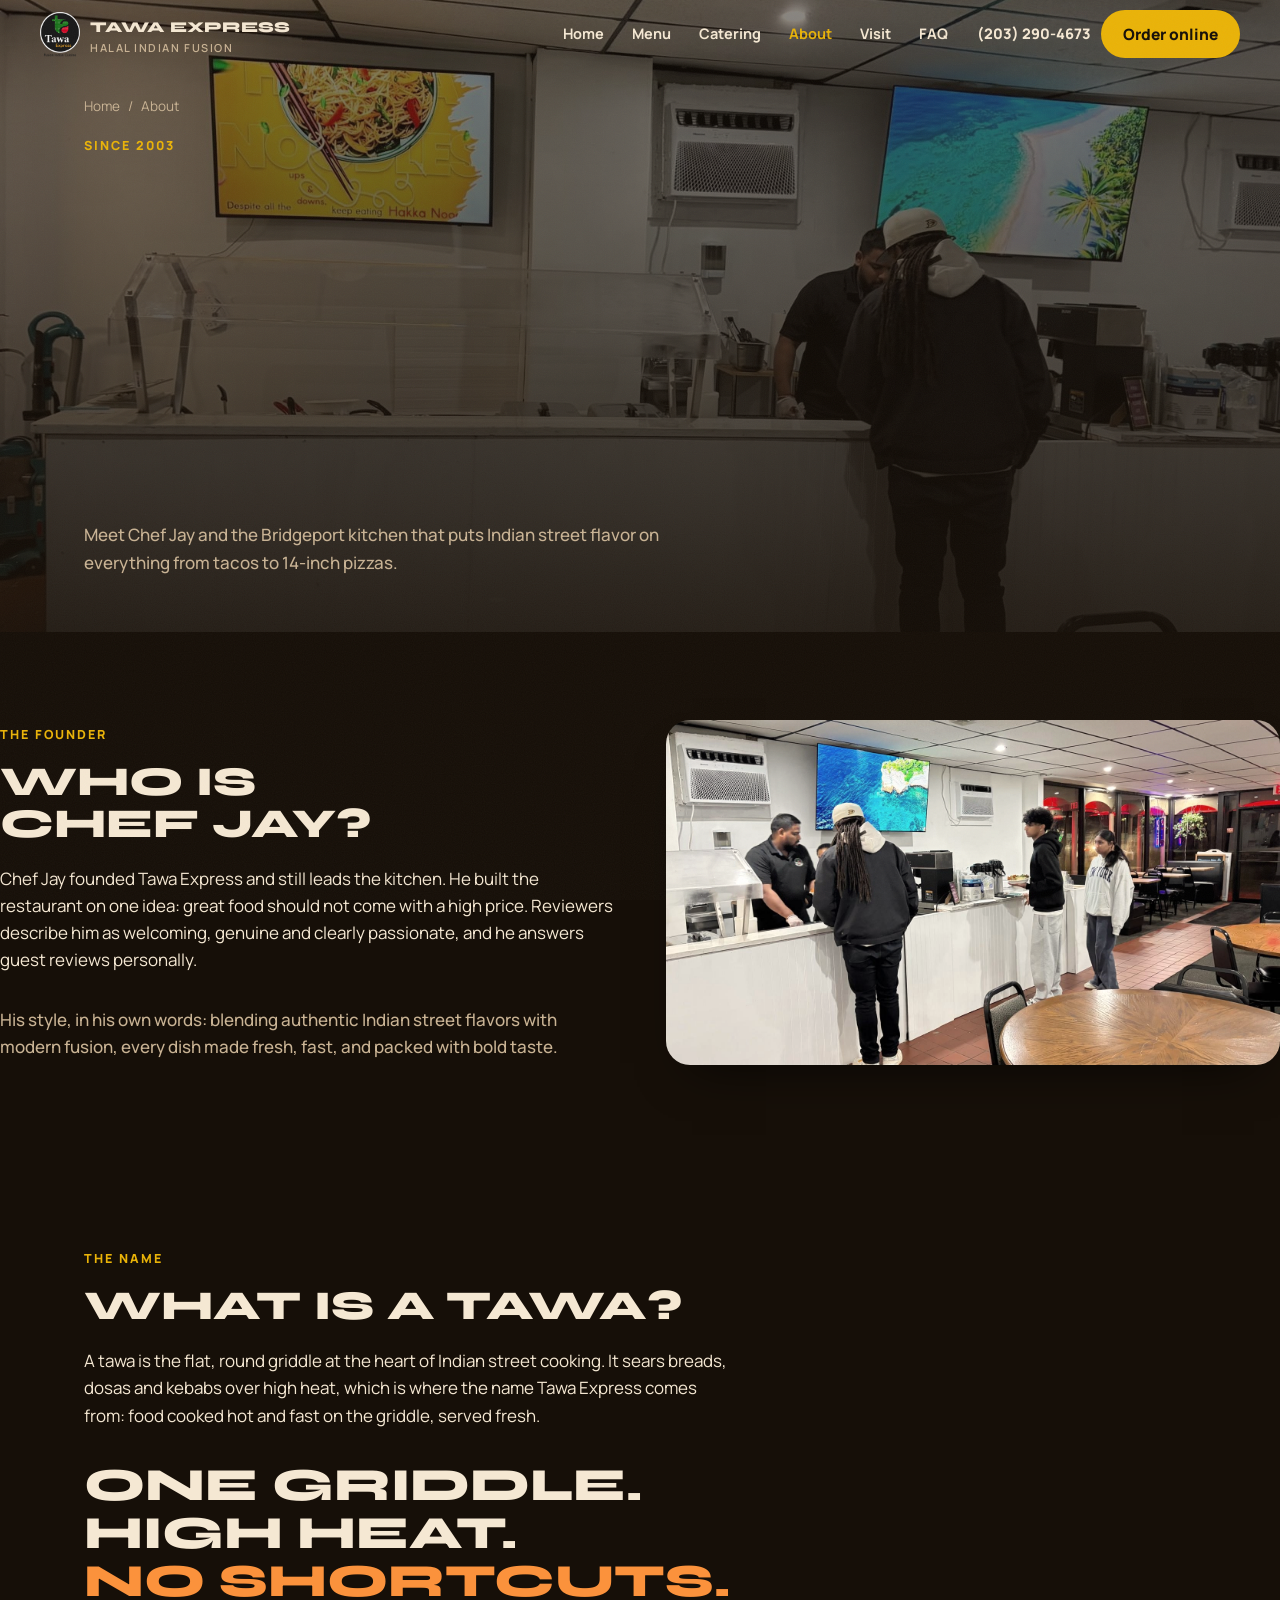
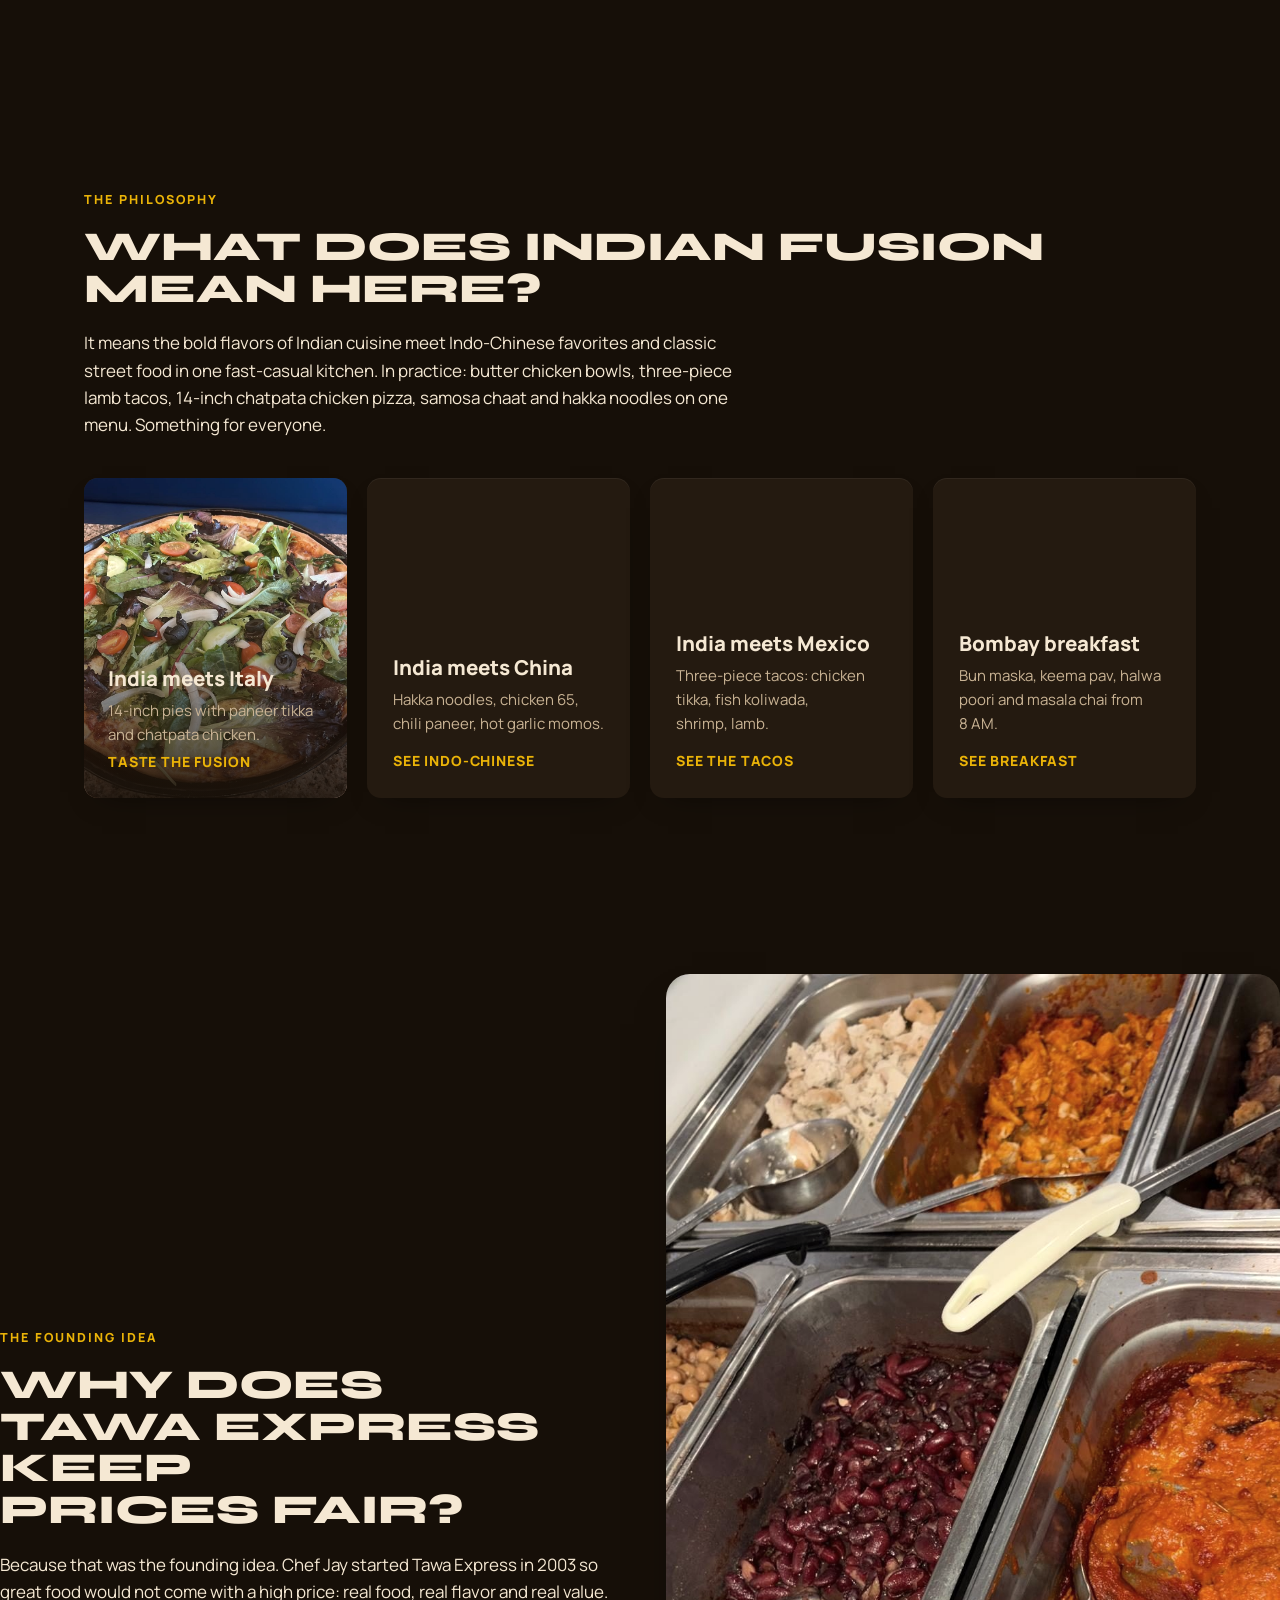
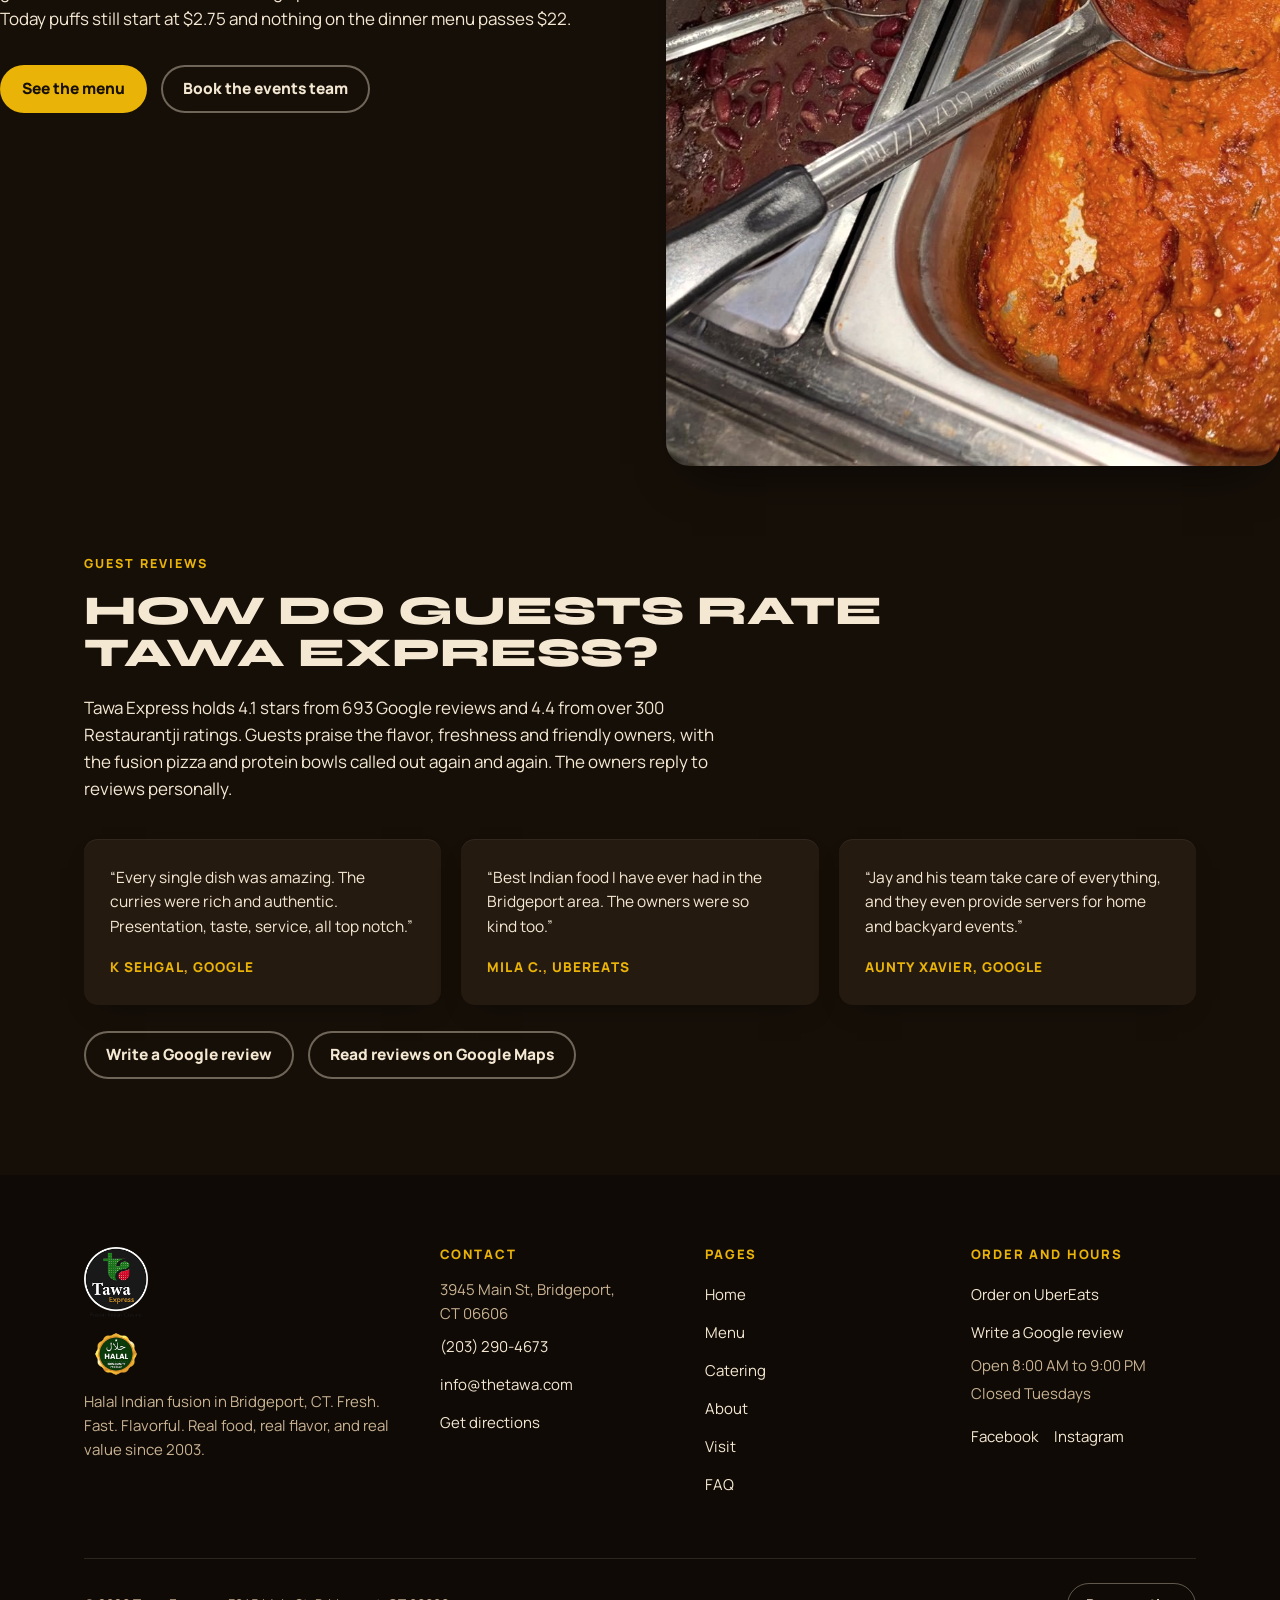
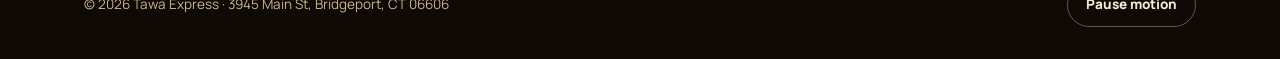
==== about/index.html @ 910cc583 "cinematic site engine v2 build" ====
<!DOCTYPE html>
<html lang="en">
<head>
<meta charset="utf-8">
<meta name="viewport" content="width=device-width, initial-scale=1">
<title>About Our Indian Kitchen in Bridgeport | Tawa Express</title>
<meta name="description" content="Meet Chef Jay and the story behind Tawa Express, Bridgeport's Indian fusion kitchen since 2003: real food, real flavor, real value, made fresh daily.">
<meta name="build-id" content="thetawaexpress-2026-09-23">
<link rel="canonical" href="https://thetawaexpress.com/about/">
<meta property="og:type" content="website">
<meta property="og:site_name" content="Tawa Express">
<meta property="og:title" content="About Our Indian Kitchen in Bridgeport | Tawa Express">
<meta property="og:description" content="Meet Chef Jay and the story behind Tawa Express, Bridgeport's Indian fusion kitchen since 2003: real food, real flavor, real value, made fresh daily.">
<meta property="og:url" content="https://thetawaexpress.com/about/">
<meta property="og:image" content="https://thetawaexpress.com/img/og-image.jpg">
<meta property="og:image:width" content="1200">
<meta property="og:image:height" content="630">
<meta name="twitter:card" content="summary_large_image">
<meta name="twitter:title" content="About Our Indian Kitchen in Bridgeport | Tawa Express">
<meta name="twitter:description" content="Meet Chef Jay and the story behind Tawa Express, Bridgeport's Indian fusion kitchen since 2003: real food, real flavor, real value, made fresh daily.">
<meta name="twitter:image" content="https://thetawaexpress.com/img/og-image.jpg">
<link rel="icon" type="image/png" sizes="48x48" href="../img/favicon-48.png">
<link rel="apple-touch-icon" href="../img/apple-touch-icon.png">
<link rel="preconnect" href="https://fonts.googleapis.com">
<link rel="preconnect" href="https://fonts.gstatic.com" crossorigin>
<link rel="stylesheet" href="https://fonts.googleapis.com/css2?family=Manrope:wght@400;500;600;700;800&amp;family=Syne:wght@700;800&amp;display=swap">
<link rel="stylesheet" href="../css/style.css">
<script async src="https://www.googletagmanager.com/gtag/js?id=G-Y9H7591087"></script>
<script>window.dataLayer=window.dataLayer||[];function gtag(){dataLayer.push(arguments);}gtag("js",new Date());gtag("config","G-Y9H7591087");</script>
<script type="application/ld+json">
{
 "@context": "https://schema.org",
 "@type": [
  "Restaurant",
  "FastFoodRestaurant"
 ],
 "@id": "https://thetawaexpress.com/#restaurant",
 "name": "Tawa Express",
 "description": "Halal Indian fusion restaurant in Bridgeport CT: Indian street food, curries, biryanis, protein bowls, Indian tacos, 14-inch Indian pizzas and Indo-Chinese. Breakfast, lunch, dinner and weekend thalis.",
 "url": "https://thetawaexpress.com/",
 "telephone": "+1-203-290-4673",
 "email": "info@thetawa.com",
 "priceRange": "$",
 "servesCuisine": [
  "Indian",
  "Indo-Chinese",
  "Indian Street Food"
 ],
 "acceptsReservations": "False",
 "address": {
  "@type": "PostalAddress",
  "streetAddress": "3945 Main St",
  "addressLocality": "Bridgeport",
  "addressRegion": "CT",
  "postalCode": "06606",
  "addressCountry": "US"
 },
 "openingHoursSpecification": [
  {
   "@type": "OpeningHoursSpecification",
   "dayOfWeek": [
    "Monday",
    "Wednesday",
    "Thursday",
    "Friday",
    "Saturday",
    "Sunday"
   ],
   "opens": "08:00",
   "closes": "21:00"
  }
 ],
 "hasMenu": "https://thetawaexpress.com/menu/",
 "sameAs": [
  "https://www.facebook.com/thetawaexpress",
  "https://www.instagram.com/thetawaexpress",
  "https://www.ubereats.com/store/tawa-express-main-street/8p1ShG-WWyWYDWEBurXoWQ"
 ],
 "image": "https://thetawaexpress.com/img/og-image.jpg",
 "aggregateRating": {
  "@type": "AggregateRating",
  "ratingValue": "4.1",
  "reviewCount": "693",
  "bestRating": "5"
 }
}
</script>
<script type="application/ld+json">
{
 "@context": "https://schema.org",
 "@type": "BreadcrumbList",
 "itemListElement": [
  {
   "@type": "ListItem",
   "position": 1,
   "name": "Home",
   "item": "https://thetawaexpress.com/"
  },
  {
   "@type": "ListItem",
   "position": 2,
   "name": "About",
   "item": "https://thetawaexpress.com/about/"
  }
 ]
}
</script>
</head>
<body>
<a class="skip" href="#main">Skip to content</a>
<div class="progress" aria-hidden="true"><i></i></div>
<header class="site">
  <div class="bar">
    <a class="brand" href="../" aria-label="Tawa Express home">
      <img src="../img/logo.png" alt="Tawa Express logo" width="40" height="45">
      <span><b>Tawa Express</b><small>Halal Indian Fusion</small></span>
    </a>
    <nav class="main" aria-label="Main"><ul><li><a href="../">Home</a></li><li><a href="../menu/">Menu</a></li><li><a href="../catering/">Catering</a></li><li><a href="../about/" aria-current="page">About</a></li><li><a href="../visit/">Visit</a></li><li><a href="../faq/">FAQ</a></li></ul></nav>
    <div class="head-cta">
      <a class="tel-top" href="tel:+12032904673">(203)&nbsp;290&#8209;4673</a>
      <a class="btn btn-gold" href="https://www.ubereats.com/store/tawa-express-main-street/8p1ShG-WWyWYDWEBurXoWQ" target="_blank" rel="noopener">Order online</a>
    </div>
  </div>
</header>
<main id="main">
<section class="page-hero has-media">
  <img class="bg graded" src="../img/counter-line.jpg" alt="Guests at the Tawa Express counter in Bridgeport" width="1600" height="900"><div class="shade"></div>
  <div class="hero-inner wrap"><nav class="crumbs" aria-label="Breadcrumb"><ol>
<li><a href="../">Home</a></li><li aria-current="page">About</li>
</ol></nav>
    <p class="label">Since 2003</p>
    <h1><span class="mk"><span class="mk-in hot">Real food, real flavor,</span></span><span class="mk"><span class="mk-in dl-80">real value: the</span></span><span class="mk"><span class="mk-in dl-160">Tawa Express story.</span></span></h1>
    <p class="lede lede-hero">Meet Chef Jay and the Bridgeport kitchen that puts Indian street flavor on everything from tacos to 14-inch pizzas.</p>
  </div>
</section><section class="split sec" id="chef">
  <div class="wrap wrap-contents">
    <div>
      <p class="label">The founder</p>
      <h2><span class="mk"><span class="mk-in">Who is Chef Jay?</span></span></h2>
      <p class="answer">Chef Jay founded Tawa Express and still leads the kitchen. He built the restaurant on one idea: great food should not come with a high price. Reviewers describe him as welcoming, genuine and clearly passionate, and he answers guest reviews personally.</p>
      <p class="lede">His style, in his own words: blending authentic Indian street flavors with modern fusion, every dish made fresh, fast, and packed with bold taste.</p>
    </div>
    <div class="s-media">
      <img class="graded" src="../img/counter-service.jpg" alt="The Tawa Express team serving guests at the counter" width="1600" height="900" loading="lazy" decoding="async">
    </div>
  </div>
</section><section class="quoteband sec" id="tawa">
  <div class="wrap">
    <p class="label">The name</p>
    <h2><span class="mk"><span class="mk-in">What is a tawa?</span></span></h2>
    <p class="answer">A tawa is the flat, round griddle at the heart of Indian street cooking. It sears breads, dosas and kebabs over high heat, which is where the name Tawa Express comes from: food cooked hot and fast on the griddle, served fresh.</p>
    <blockquote><span class="mk"><span class="mk-in">One griddle.</span></span><span class="mk"><span class="mk-in dl-80">High heat.</span></span><span class="mk"><span class="mk-in dl-160"><em>No shortcuts.</em></span></span></blockquote>
  </div>
</section><section class="pillars sec" id="fusion">
  <div class="wrap">
    <p class="label">The philosophy</p>
    <h2><span class="mk"><span class="mk-in">What does Indian fusion</span></span><span class="mk"><span class="mk-in dl-80">mean here?</span></span></h2>
    <p class="answer">It means the bold flavors of Indian cuisine meet Indo-Chinese favorites and classic street food in one fast-casual kitchen. In practice: butter chicken bowls, three-piece lamb tacos, 14-inch chatpata chicken pizza, samosa chaat and hakka noodles on one menu. Something for everyone.</p>
    <div class="pillar-grid">
      <a class="pillar photo rise" href="../menu/#pizza">
        <img class="graded" src="../img/pizza-salad.jpg" alt="A 14-inch Tawa Express pizza topped with fresh salad" width="900" height="1600" loading="lazy" decoding="async">
        <span class="veil"></span>
        <div class="p-body"><h3>India meets Italy</h3><p>14-inch pies with paneer tikka and chatpata chicken.</p><span class="go">Taste the fusion</span></div>
      </a>
      <a class="pillar rise dl-100" href="../menu/#dinner">
        <h3>India meets China</h3><p>Hakka noodles, chicken 65, chili paneer, hot garlic momos.</p><span class="go">See Indo-Chinese</span>
      </a>
      <a class="pillar rise dl-200" href="../menu/#street">
        <h3>India meets Mexico</h3><p>Three-piece tacos: chicken tikka, fish koliwada, shrimp, lamb.</p><span class="go">See the tacos</span>
      </a>
      <a class="pillar rise dl-300" href="../menu/#breakfast">
        <h3>Bombay breakfast</h3><p>Bun maska, keema pav, halwa poori and masala chai from 8 AM.</p><span class="go">See breakfast</span>
      </a>
    </div>
  </div>
</section><section class="split flip sec" id="value">
  <div class="wrap wrap-contents">
    <div>
      <p class="label">The founding idea</p>
      <h2><span class="mk"><span class="mk-in">Why does Tawa Express</span></span><span class="mk"><span class="mk-in dl-80">keep prices fair?</span></span></h2>
      <p class="answer">Because that was the founding idea. Chef Jay started Tawa Express in 2003 so great food would not come with a high price: real food, real flavor and real value. Today puffs still start at $2.75 and nothing on the dinner menu passes $22.</p>
      <p class="btn-row">
        <a class="btn btn-gold" href="../menu/">See the menu</a>
        <a class="btn btn-ghost" href="../catering/">Book the events team</a>
      </p>
    </div>
    <div class="s-media">
      <img class="graded" src="../img/curry-trays.jpg" alt="Fresh curries ready to serve at Tawa Express" width="900" height="1600" loading="lazy" decoding="async">
    </div>
  </div>
</section><section class="sec pad-b-lg" id="reviews">
  <div class="wrap">
    <p class="label">Guest reviews</p>
    <h2><span class="mk"><span class="mk-in">How do guests rate</span></span><span class="mk"><span class="mk-in dl-80">Tawa Express?</span></span></h2>
    <p class="answer">Tawa Express holds 4.1 stars from 693 Google reviews and 4.4 from over 300 Restaurantji ratings. Guests praise the flavor, freshness and friendly owners, with the fusion pizza and protein bowls called out again and again. The owners reply to reviews personally.</p>
    <div class="quotes">
      <article class="quote rise"><p>&ldquo;Every single dish was amazing. The curries were rich and authentic. Presentation, taste, service, all top notch.&rdquo;</p><footer>K Sehgal, Google</footer></article>
      <article class="quote rise dl-100"><p>&ldquo;Best Indian food I have ever had in the Bridgeport area. The owners were so kind too.&rdquo;</p><footer>Mila C., UberEats</footer></article>
      <article class="quote rise dl-200"><p>&ldquo;Jay and his team take care of everything, and they even provide servers for home and backyard events.&rdquo;</p><footer>Aunty Xavier, Google</footer></article>
    </div>
    <p class="btn-row">
      <a class="btn btn-ghost" href="https://admin.trustindex.io/api/googleWriteReview?place-id=ChIJ93iTp7GhwokRJo3-cNDrXSc" target="_blank" rel="noopener">Write a Google review</a>
      <a class="btn btn-ghost" href="https://maps.app.goo.gl/xqfaUFewJggyaFvH7" target="_blank" rel="noopener">Read reviews on Google Maps</a>
    </p>
  </div>
</section>
</main>
<footer class="site">
  <div class="wrap">
    <div class="footgrid">
      <div class="footbrand">
        <img src="../img/logo.png" alt="Tawa Express logo" width="64" height="72"><img class="halal" src="../img/halal-icon.png" alt="Halal options badge" width="44" height="44">
        <p>Halal Indian fusion in Bridgeport, CT. Fresh. Fast. Flavorful. Real food, real flavor, and real value since 2003.</p>
      </div>
      <div>
        <h3>Contact</h3>
        <ul>
          <li>3945 Main St, Bridgeport, CT 06606</li>
          <li><a href="tel:+12032904673">(203)&nbsp;290&#8209;4673</a></li>
          <li><a href="mailto:info@thetawa.com">info@thetawa.com</a></li>
          <li><a href="https://maps.app.goo.gl/xqfaUFewJggyaFvH7" target="_blank" rel="noopener">Get directions</a></li>
        </ul>
      </div>
      <div>
        <h3>Pages</h3>
        <ul>
          <li><a href="../">Home</a></li>
          <li><a href="../menu/">Menu</a></li>
          <li><a href="../catering/">Catering</a></li>
          <li><a href="../about/">About</a></li>
          <li><a href="../visit/">Visit</a></li>
          <li><a href="../faq/">FAQ</a></li>
        </ul>
      </div>
      <div>
        <h3>Order and hours</h3>
        <ul>
          <li><a href="https://www.ubereats.com/store/tawa-express-main-street/8p1ShG-WWyWYDWEBurXoWQ" target="_blank" rel="noopener">Order on UberEats</a></li>
          <li><a href="https://admin.trustindex.io/api/googleWriteReview?place-id=ChIJ93iTp7GhwokRJo3-cNDrXSc" target="_blank" rel="noopener">Write a Google review</a></li>
          <li>Open 8:00 AM to 9:00 PM</li>
          <li>Closed Tuesdays</li>
        </ul>
        <p class="soc-row">
          <a class="soc" href="https://www.facebook.com/thetawaexpress" target="_blank" rel="noopener">Facebook</a>
          <a class="soc" href="https://www.instagram.com/thetawaexpress" target="_blank" rel="noopener">Instagram</a>
        </p>
      </div>
    </div>
    <div class="footbottom">
      <span>&copy; 2026 Tawa Express &middot; 3945 Main St, Bridgeport, CT 06606</span>
      <button class="motionbtn" id="motionToggle" type="button" aria-pressed="false">Pause motion</button>
    </div>
  </div>
</footer>
<div class="actionbar">
  <a class="ab-call" href="tel:+12032904673">Call&nbsp;(203)&nbsp;290&#8209;4673</a>
  <a class="ab-order" href="https://www.ubereats.com/store/tawa-express-main-street/8p1ShG-WWyWYDWEBurXoWQ" target="_blank" rel="noopener">Order online</a>
</div>
<script src="../js/main.js" defer></script>
</body>
</html>
---- css/style.css ----
/* Tawa Express - "Tawa After Dark" design system. Tokens locked 2026-09-23. */
:root{
  --ink:#160f08; --surface:#241a10; --cream:#f5e8d3; --text:#f5e8d3;
  --muted:#c9b394; --accent:#fb923c; --deep:#ea580c; --gold:#eab308;
  --spice:#9a3412; --cream-muted:#7a6248;
  --ease-out:cubic-bezier(0.16,1,0.3,1); --ease-std:cubic-bezier(0.22,1,0.36,1); --ease-inout:cubic-bezier(0.65,0,0.35,1);
  --font-display:"Syne",sans-serif; --font-text:"Manrope",sans-serif;
  --wrap:1160px;
  --e1:0 12px 28px -18px rgba(0,0,0,.6), inset 0 1px 0 rgba(255,255,255,.06);
  --e2:0 24px 48px -26px rgba(0,0,0,.75), inset 0 1px 0 rgba(255,255,255,.08);
  --e-cream:0 20px 40px -24px rgba(22,15,8,.35);
}
*,*::before,*::after{box-sizing:border-box;margin:0;padding:0}
html{scroll-behavior:smooth}
html.motion-off{scroll-behavior:auto}
body{
  background:var(--ink); color:var(--text);
  font-family:var(--font-text); font-size:17px; line-height:1.6; text-wrap:pretty;
  -webkit-font-smoothing:antialiased;
}
/* grain: feTurbulence fixed overlay, ~4% (C5) */
body::after{
  content:""; position:fixed; inset:0; z-index:2000; pointer-events:none; opacity:.04;
  background-image:url("data:image/svg+xml,%3Csvg xmlns='http://www.w3.org/2000/svg' width='240' height='240'%3E%3Cfilter id='g'%3E%3CfeTurbulence type='fractalNoise' baseFrequency='0.9' numOctaves='2' stitchTiles='stitch'/%3E%3C/filter%3E%3Crect width='240' height='240' filter='url(%23g)'/%3E%3C/svg%3E");
}
img{max-width:100%;height:auto;display:block}
a{color:var(--accent);text-decoration:none}
a:hover{text-decoration:underline;text-underline-offset:3px}
:focus-visible{outline:2px solid var(--gold);outline-offset:3px;border-radius:2px}
.num,.price,time{font-variant-numeric:tabular-nums}
.graded{filter:saturate(.88) sepia(.10)}

/* skip link */
.skip{position:absolute;left:16px;top:-60px;z-index:3000;background:var(--gold);color:var(--ink);
  padding:12px 20px;border-radius:8px;font-weight:800;transition:top .2s}
.skip:focus{top:12px}

/* scroll progress hairline */
.progress{position:fixed;top:0;left:0;right:0;height:2px;z-index:1500;background:transparent;pointer-events:none}
.progress i{display:block;height:100%;background:var(--accent);transform:scaleX(0);transform-origin:0 50%}

/* header */
header.site{position:fixed;top:0;left:0;right:0;z-index:1000;transition:background-color .25s var(--ease-std),box-shadow .25s}
header.site .bar{display:flex;align-items:center;gap:16px;max-width:1240px;margin:0 auto;padding:10px 20px}
header.site.scrolled{background:rgba(22,15,8,.92);box-shadow:0 8px 24px -16px rgba(0,0,0,.8)}
.brand{display:flex;align-items:center;gap:10px;min-height:44px;color:var(--text)}
.brand img{width:40px;height:45px}
.brand b{font-family:var(--font-display);font-weight:800;font-size:15px;letter-spacing:.02em;text-transform:uppercase;white-space:nowrap}
.brand small{display:block;font-family:var(--font-text);font-size:11px;font-weight:600;letter-spacing:.14em;text-transform:uppercase;color:var(--muted)}
nav.main{margin-left:auto}
nav.main ul{display:flex;gap:2px;list-style:none}
nav.main a{display:flex;align-items:center;min-height:44px;padding:8px 13px;font-size:14.5px;font-weight:700;color:var(--text);border-radius:8px}
nav.main a:hover{color:var(--accent);text-decoration:none}
nav.main a[aria-current="page"]{color:var(--gold)}
.head-cta{display:flex;align-items:center;gap:10px}
.tel-top{display:flex;align-items:center;min-height:44px;font-weight:800;font-size:14.5px;color:var(--text);white-space:nowrap}
.tel-top:hover{color:var(--accent);text-decoration:none}

/* buttons */
.btn{display:inline-flex;align-items:center;justify-content:center;gap:8px;min-height:48px;padding:12px 22px;
  border-radius:999px;font-weight:800;font-size:15.5px;line-height:1.2;border:0;cursor:pointer;
  position:relative;overflow:hidden;isolation:isolate;transition:transform .15s var(--ease-out)}
.btn::before{content:"";position:absolute;inset:0;z-index:-1;transform:translateX(-101%);transition:transform .25s var(--ease-out)}
.btn:hover::before{transform:translateX(0)}
.btn:active{transform:scale(.98)}
.btn-gold{background:var(--gold);color:var(--ink)}
.btn-gold::before{background:var(--accent)}
.btn-gold:hover{color:var(--ink);text-decoration:none}
.btn-ghost{background:transparent;color:var(--text);box-shadow:inset 0 0 0 2px rgba(245,232,211,.4)}
.btn-ghost::before{background:var(--text)}
.btn-ghost:hover{color:var(--ink);text-decoration:none}
.btn-spice{background:var(--spice);color:var(--cream)}
.btn-spice::before{background:var(--ink)}
.btn-spice:hover{color:var(--cream);text-decoration:none}

main{display:block}
section{position:relative}
.wrap{max-width:var(--wrap);margin:0 auto;padding:0 24px}
.label{font-family:var(--font-text);font-weight:800;font-size:12.5px;letter-spacing:.16em;text-transform:uppercase;color:var(--gold);margin-bottom:16px}
.on-cream .label{color:var(--spice)}
h1,h2,h3{font-family:var(--font-display);font-weight:800;text-transform:uppercase;text-wrap:balance;color:var(--text)}
h1{font-size:clamp(54px,5.4vw,86px);line-height:.96;letter-spacing:.005em}
h2{font-size:clamp(30px,3.2vw,44px);line-height:1.02;margin-bottom:20px}
h3{font-family:var(--font-text);font-size:clamp(18px,1.6vw,21px);line-height:1.2;font-weight:800;text-transform:none}
.lede{font-weight:500;font-size:clamp(17px,1.3vw,18px);line-height:1.6;max-width:56ch;color:var(--muted)}
.on-cream{color:var(--ink)}
.on-cream h2,.on-cream h3{color:var(--ink)}
.on-cream .lede{color:#4a3a28}
.on-cream a{color:var(--spice)}
.answer{max-width:65ch;font-size:17px;margin-bottom:32px}

/* masked headline lines */
.mk{display:block;overflow:hidden}
.mk-in{display:block;transform:translateY(110%);transition:transform 900ms var(--ease-out);transition-delay:var(--d,0ms)}
.is-in .mk-in{transform:translateY(0)}
/* section + card reveals (sections observed, never the masked child) */
.sec{opacity:0;transition:opacity 400ms var(--ease-std)}
.sec.is-in{opacity:1}
.rise{opacity:0;transform:translateY(24px);transition:opacity 700ms var(--ease-std),transform 700ms var(--ease-std);transition-delay:var(--d,0ms)}
.rise.is-in{opacity:1;transform:translateY(0)}

/* motion states */
@media (prefers-reduced-motion:reduce){
  .mk-in{transform:none;opacity:0;transition:opacity 200ms linear;transition-delay:0ms}
  .is-in .mk-in{opacity:1}
  .rise{transform:none;opacity:0;transition:opacity 200ms linear;transition-delay:0ms}
  .rise.is-in{opacity:1}
  .sec{transition:opacity 200ms linear}
  .ticker-track{animation-duration:80s}
}
html.motion-off .mk-in,html.motion-off .rise,html.motion-off .sec{transition:none;opacity:1;transform:none}
html.motion-off .ticker-track{animation:none}

/* HERO */
.hero{min-height:100svh;display:flex;align-items:flex-end;overflow:hidden}
.hero video{position:absolute;inset:0;width:100%;height:100%;object-fit:cover}
.hero .shade{position:absolute;inset:0;background:
  linear-gradient(180deg,rgba(22,15,8,.55) 0%,rgba(22,15,8,.25) 40%,rgba(22,15,8,.88) 100%)}
.hero .hero-inner{position:relative;z-index:2;width:100%;padding-bottom:72px;padding-top:140px}
.hero h1{color:var(--text)}
.mk-in.hot,.accent-word{color:var(--accent)}
.hero .lede{margin:22px 0 30px;color:var(--text)}
.hero .cta-row{display:flex;gap:14px;flex-wrap:wrap}
.hero .since{margin-top:26px;font-weight:800;font-size:13px;letter-spacing:.14em;text-transform:uppercase;color:var(--gold)}
.page-hero{min-height:52vh;display:flex;align-items:flex-end;overflow:hidden;padding-top:96px}
.page-hero.has-media{min-height:62vh}
.page-hero img.bg{position:absolute;inset:0;width:100%;height:100%;object-fit:cover}
.page-hero .shade{position:absolute;inset:0;background:linear-gradient(180deg,rgba(22,15,8,.5),rgba(22,15,8,.9))}
.page-hero .hero-inner{position:relative;z-index:2;width:100%;padding-bottom:56px}
.crumbs{font-size:13.5px;color:var(--muted);margin-bottom:18px}
.crumbs ol{list-style:none;display:flex;gap:8px;flex-wrap:wrap}
.crumbs li+li::before{content:"/";margin-right:8px;color:var(--muted)}
.crumbs a{color:var(--muted)}

/* quote band (manifesto) */
.quoteband{padding:96px 0;text-align:left}
.quoteband blockquote{font-family:var(--font-display);font-weight:800;text-transform:uppercase;
  font-size:clamp(28px,3.6vw,52px);line-height:1.05;max-width:22ch;text-wrap:balance}
.quoteband blockquote em{font-style:normal;color:var(--accent)}
.quoteband cite{display:block;margin-top:24px;font-style:normal;font-weight:700;color:var(--gold);font-size:15px;letter-spacing:.1em;text-transform:uppercase}

/* pillars bento */
.pillars{padding:88px 0}
.pillar-grid{display:grid;grid-template-columns:repeat(4,1fr);gap:20px;margin-top:40px}
.pillar{background:var(--surface);border-radius:14px;box-shadow:var(--e1);padding:26px;min-height:230px;
  display:flex;flex-direction:column;justify-content:flex-end;position:relative;overflow:hidden}
.pillar.wide{grid-column:span 2}
.pillar.photo{padding:0;min-height:320px}
.pillar.photo img{position:absolute;inset:0;width:100%;height:100%;object-fit:cover;transition:transform .6s var(--ease-std)}
.pillar.photo:hover img{transform:scale(1.04)}
.pillar.photo .veil{position:absolute;inset:0;background:linear-gradient(180deg,rgba(22,15,8,0) 30%,rgba(22,15,8,.9))}
.pillar .p-body{position:relative;z-index:2;padding:24px}
.pillar h3{margin-bottom:8px}
.pillar.photo h3{color:var(--text)}
.pillar p{font-size:15px;color:var(--muted)}
.pillar .go{margin-top:14px;font-weight:800;font-size:14px;color:var(--gold);letter-spacing:.06em;text-transform:uppercase}

/* ticker (decorative dish names, ambient) */
.ticker{overflow:hidden;border-top:1px solid rgba(234,179,8,.35);border-bottom:1px solid rgba(234,179,8,.35);padding:14px 0;background:var(--ink)}
.ticker-track{display:flex;gap:44px;white-space:nowrap;width:max-content;animation:tick 40s linear infinite}
.ticker-track span{font-family:var(--font-display);font-weight:700;font-size:15px;letter-spacing:.14em;text-transform:uppercase;color:var(--gold)}
.ticker-track span i{font-style:normal;color:var(--accent);margin-right:44px}
@keyframes tick{from{transform:translateX(0)}to{transform:translateX(-50%)}}

/* cream menu section */
.menuboard{background:var(--cream);color:var(--ink);padding:88px 0}
.menulist{margin-top:36px}
.menulist .row{display:flex;align-items:baseline;gap:14px;padding:13px 0;border-bottom:1px solid rgba(22,15,8,.14)}
.menulist .row h3{font-size:17.5px}
.menulist .dots{flex:1;border-bottom:2px dotted rgba(154,52,18,.45);transform:translateY(-4px)}
.menulist .price{font-weight:800;font-size:17.5px;color:var(--spice);white-space:nowrap}
.menucols{display:grid;grid-template-columns:1fr 1fr;gap:0 56px}
.daypart{display:flex;align-items:center;gap:12px;margin:44px 0 6px;font-weight:800;font-size:13px;letter-spacing:.16em;text-transform:uppercase;color:var(--spice)}
.daypart time{margin-left:auto;color:var(--cream-muted);font-weight:700;letter-spacing:.04em}

/* pizza wall */
.pizzawall{display:grid;grid-template-columns:repeat(3,1fr);min-height:70vh}
.pizzawall figure{position:relative;overflow:hidden;margin:0}
.pizzawall img{width:100%;height:100%;object-fit:cover;transition:transform .6s var(--ease-std)}
.pizzawall figure:hover img{transform:scale(1.04)}
.pizzawall figcaption{position:absolute;left:0;right:0;bottom:0;padding:22px;z-index:2;
  background:linear-gradient(180deg,rgba(22,15,8,0),rgba(22,15,8,.88));color:var(--text)}
.pizzawall figcaption b{display:block;font-family:var(--font-display);font-weight:800;text-transform:uppercase;font-size:18px}
.pizzawall figcaption span{font-size:14px;color:var(--muted)}
.pizzaquote{padding:64px 0;text-align:left}
.pizzaquote blockquote{font-size:clamp(20px,2vw,26px);font-weight:700;max-width:34ch;line-height:1.4}
.pizzaquote cite{display:block;margin-top:14px;font-style:normal;color:var(--gold);font-weight:700;font-size:14px;letter-spacing:.08em;text-transform:uppercase}

/* stats / catering panel */
.panel-dark{background:var(--surface);border-radius:24px;box-shadow:var(--e2);padding:clamp(32px,5vw,64px)}
.stats{display:grid;grid-template-columns:repeat(4,1fr);gap:24px;margin-top:36px}
.stat b{display:block;font-family:var(--font-display);font-weight:800;font-size:clamp(34px,3.4vw,52px);color:var(--gold);line-height:1;font-variant-numeric:tabular-nums}
.stat span{display:block;margin-top:8px;font-size:13.5px;font-weight:700;letter-spacing:.1em;text-transform:uppercase;color:var(--muted)}

/* quotes / reviews */
.quotes{display:grid;grid-template-columns:repeat(3,1fr);gap:20px;margin-top:36px}
.quote{background:var(--surface);border-radius:14px;box-shadow:var(--e1);padding:26px;display:flex;flex-direction:column}
.quote p{font-size:15.5px;flex:1}
.quote footer{margin-top:18px;font-size:13.5px;font-weight:800;letter-spacing:.08em;text-transform:uppercase;color:var(--gold)}
.ratingline{display:flex;align-items:baseline;gap:16px;flex-wrap:wrap;margin-top:8px}
.ratingline b{font-family:var(--font-display);font-size:clamp(40px,4vw,60px);color:var(--gold);font-variant-numeric:tabular-nums;line-height:1}
.ratingline span{color:var(--muted);font-size:15px;max-width:40ch}

/* split blocks */
.split{display:grid;grid-template-columns:1fr 1fr;gap:clamp(28px,4vw,64px);align-items:center;padding:88px 0}
.split.flip>.s-media{order:2}
.split .s-media{border-radius:24px;overflow:hidden;box-shadow:var(--e2)}
.split .s-media img{width:100%;height:100%;object-fit:cover}
.checklist{list-style:none;margin-top:18px;display:grid;gap:10px}
.checklist li{padding-left:30px;position:relative}
.checklist li::before{content:"";position:absolute;left:0;top:8px;width:14px;height:14px;border-radius:50%;
  background:radial-gradient(circle at 35% 35%,var(--accent),var(--deep))}
.on-cream .checklist li::before{background:radial-gradient(circle at 35% 35%,var(--gold),var(--spice))}

/* hours / facts band */
.hours-band{background:var(--cream);color:var(--ink);padding:88px 0}
.facts-grid{display:grid;grid-template-columns:1.2fr 1fr;gap:clamp(28px,4vw,64px);margin-top:32px}
.hourtab{width:100%;border-collapse:collapse;margin-top:8px}
.hourtab td{padding:11px 0;border-bottom:1px solid rgba(22,15,8,.14);font-size:16px}
.hourtab td:last-child{text-align:right;font-weight:800;color:var(--spice);font-variant-numeric:tabular-nums}
.note{margin-top:16px;padding:14px 18px;border-left:3px solid var(--spice);background:rgba(154,52,18,.08);font-size:15px;border-radius:0 8px 8px 0}
.factblock{background:var(--ink);color:var(--text);border-radius:24px;padding:clamp(24px,3vw,40px);box-shadow:var(--e-cream)}
.factblock h3{color:var(--gold);margin-bottom:14px}
.factblock p{font-size:15.5px;color:var(--muted)}
.factblock p b{color:var(--text)}

/* catering rows */
.tierr{display:grid;grid-template-columns:repeat(3,1fr);gap:20px;margin-top:32px}
.tier{background:var(--cream);color:var(--ink);border-radius:14px;box-shadow:var(--e-cream);padding:28px;display:flex;flex-direction:column}
.tier h3{margin-bottom:6px}
.tier .from{font-family:var(--font-display);font-weight:800;font-size:30px;color:var(--spice);margin:10px 0 14px;font-variant-numeric:tabular-nums}
.tier ul{list-style:none;display:grid;gap:8px;font-size:15px;flex:1}
.tier li{padding-left:22px;position:relative}
.tier li::before{content:"";position:absolute;left:0;top:9px;width:10px;height:10px;border-radius:50%;background:var(--spice)}
.tier .btn{margin-top:22px}
.traytab{width:100%;border-collapse:collapse;margin-top:16px;background:var(--cream);color:var(--ink)}
.traytab caption{text-align:left;font-weight:800;font-size:14px;letter-spacing:.12em;text-transform:uppercase;color:var(--spice);padding-bottom:10px}
.traytab th,.traytab td{padding:11px 12px;border-bottom:1px solid rgba(22,15,8,.14);font-size:15.5px;text-align:left}
.traytab th{font-size:12.5px;letter-spacing:.12em;text-transform:uppercase;color:var(--cream-muted)}
.traytab td:last-child,.traytab th:last-child{text-align:right}
.traytab td.price{color:var(--spice)}

/* forms */
form.quote-form{display:grid;gap:18px;margin-top:28px}
.field{display:grid;gap:7px}
.field label{font-weight:800;font-size:13px;letter-spacing:.1em;text-transform:uppercase;color:var(--gold)}
.field input,.field select,.field textarea{width:100%;background:var(--ink);color:var(--text);
  border:1px solid rgba(245,232,211,.28);border-radius:8px;padding:14px 16px;font:inherit;min-height:48px}
.field textarea{min-height:120px;resize:vertical}
.field input:focus,.field select:focus,.field textarea:focus{outline:2px solid var(--gold);outline-offset:2px}
.formgrid{display:grid;grid-template-columns:1fr 1fr;gap:18px}
.optset{display:flex;flex-wrap:wrap;gap:10px 22px;border:0}
.optset legend{font-weight:800;font-size:13px;letter-spacing:.1em;text-transform:uppercase;color:var(--gold);margin-bottom:10px;padding:0}
.optset label{display:flex;align-items:center;gap:9px;font-size:15px;min-height:44px}
.optset input{width:18px;height:18px;accent-color:var(--gold)}
.form-note{font-size:14px;color:var(--muted)}

/* map */
.mapwrap{border-radius:24px;overflow:hidden;box-shadow:var(--e2);margin-top:28px}
.mapwrap iframe{display:block;width:100%;height:420px;border:0}

/* faq */
.faqitem{padding:34px 0;border-bottom:1px solid rgba(245,232,211,.14)}
.faqitem .answer{margin-bottom:0}

/* footer */
footer.site{background:#0f0a05;padding:72px 0 32px;margin-top:0}
.footgrid{display:grid;grid-template-columns:1.4fr 1fr 1fr 1fr;gap:40px}
.footgrid h3{color:var(--gold);font-size:13px;letter-spacing:.14em;text-transform:uppercase;margin-bottom:16px}
.footgrid ul{list-style:none;display:grid;gap:4px}
.footgrid a{color:var(--text);font-size:15px;display:inline-flex;align-items:center;min-height:34px}
.footgrid p,.footgrid li{color:var(--muted);font-size:15px}
.footbrand img{width:64px;height:auto;margin-bottom:14px}
.footbrand .halal{width:44px;margin-left:10px;vertical-align:middle}
.footbottom{display:flex;align-items:center;justify-content:space-between;gap:20px;flex-wrap:wrap;
  margin-top:56px;padding-top:24px;border-top:1px solid rgba(245,232,211,.12);font-size:13.5px;color:var(--muted)}
.motionbtn{min-height:44px;padding:10px 18px;border-radius:999px;background:transparent;color:var(--text);
  border:1px solid rgba(245,232,211,.35);font:inherit;font-size:13.5px;font-weight:800;cursor:pointer}
.motionbtn:hover{border-color:var(--gold);color:var(--gold)}

/* sticky mobile action bar */
.actionbar{display:none}
@media (max-width:640px){
  .actionbar{display:flex;position:fixed;left:0;right:0;bottom:0;z-index:1200;background:rgba(22,15,8,.96);
    border-top:1px solid rgba(234,179,8,.4);padding:10px 14px calc(10px + env(safe-area-inset-bottom))}
  .actionbar a{flex:1;display:flex;align-items:center;justify-content:center;min-height:52px;border-radius:999px;
    font-weight:800;font-size:16px}
  .actionbar .ab-call{background:transparent;color:var(--text);box-shadow:inset 0 0 0 2px rgba(245,232,211,.4);margin-right:10px}
  .actionbar .ab-order{background:var(--gold);color:var(--ink)}
  .actionbar a:hover{text-decoration:none}
  body{padding-bottom:76px}
}

/* responsive */
@media (max-width:1020px){
  .pillar-grid{grid-template-columns:1fr 1fr}
  .stats{grid-template-columns:1fr 1fr}
  .quotes{grid-template-columns:1fr}
  .tierr{grid-template-columns:1fr}
  .footgrid{grid-template-columns:1fr 1fr}
}
@media (max-width:860px){
  .split{grid-template-columns:1fr}
  .split.flip>.s-media{order:0}
  .facts-grid{grid-template-columns:1fr}
  .menucols{grid-template-columns:1fr}
  .pizzawall{grid-template-columns:1fr;min-height:0}
  .pizzawall figure{min-height:320px}
  .formgrid{grid-template-columns:1fr}
  .tel-top{display:none}
  nav.main a{padding:8px 9px;font-size:13.5px}
  .brand small{display:none}
}
@media (max-width:560px){
  .pillar-grid{grid-template-columns:1fr}
  .pillar.wide{grid-column:span 1}
  .stats{grid-template-columns:1fr 1fr}
  .footgrid{grid-template-columns:1fr}
  h1{font-size:clamp(44px,12vw,54px)}
  .hero .hero-inner{padding-bottom:48px}
}

/* menu rows on dark panels */
.menulist-dark .row{border-bottom:1px solid rgba(245,232,211,.16)}
.menulist-dark h3{color:var(--text)}
.menulist-dark .price{color:var(--gold)}
.menulist-dark .dots{border-bottom-color:rgba(234,179,8,.4)}
.tierr.four{grid-template-columns:1fr 1fr}
@media (max-width:860px){.tierr.four{grid-template-columns:1fr}}

/* utility classes (html-validate: no inline styles) */
.dl-80{--d:80ms}.dl-100{--d:100ms}.dl-160{--d:160ms}.dl-200{--d:200ms}.dl-240{--d:240ms}.dl-300{--d:300ms}
.wrap-contents{display:contents}
.pad-y{padding:88px 0}.pad-t{padding:88px 0 0}.pad-b{padding:0 0 88px}.pad-b-lg{padding:0 0 96px}.pad-links{padding:64px 0 96px}
.mt-8{margin-top:8px}.mt-22{margin-top:22px}.mt-24{margin-top:24px}.mt-26{margin-top:26px}.mt-28{margin-top:28px}.mt-30{margin-top:30px}.mt-32{margin-top:32px}
.mb-12{margin-bottom:12px}
.lede-hero{margin-top:18px}
.btn-row{display:flex;gap:14px;flex-wrap:wrap;margin-top:26px}
.btn-sm{min-height:44px;padding:10px 18px;font-size:14px}
.btn-ghost-dark{background:transparent;color:var(--ink);box-shadow:inset 0 0 0 2px rgba(22,15,8,.4)}
.btn-ghost-dark::before{background:var(--ink)}
.btn-ghost-dark:hover{color:var(--cream);text-decoration:none}
.strip-wrap{display:flex;gap:10px;flex-wrap:wrap;padding-top:14px;padding-bottom:14px}
.cta-flex{display:flex;gap:18px;flex-wrap:wrap;align-items:center;justify-content:space-between}
.cta-text{max-width:46ch}
.wide-list{max-width:560px}
.fine{font-size:14px;color:var(--cream-muted);margin-top:10px}
.flush{margin-top:0}
.daypart-gold{color:var(--gold)}
.per{font-size:15px}
.soc-row{margin-top:14px;display:flex;gap:16px}
.soc{min-height:44px;display:inline-flex;align-items:center}

/* contrast fixes (verified): btn-spice was inheriting link color = invisible on its own bg */
a.btn-spice, a.btn-spice:link, a.btn-spice:visited{color:var(--cream);background-color:var(--spice)}
a.btn-gold, a.btn-gold:link, a.btn-gold:visited{color:var(--ink);background-color:var(--gold)}
a.btn-ghost-dark, a.btn-ghost-dark:link, a.btn-ghost-dark:visited{color:var(--ink);background-color:transparent}
.note{background:rgb(238,217,196)} /* solid composite of 8% spice tint over cream (auditor-readable) */
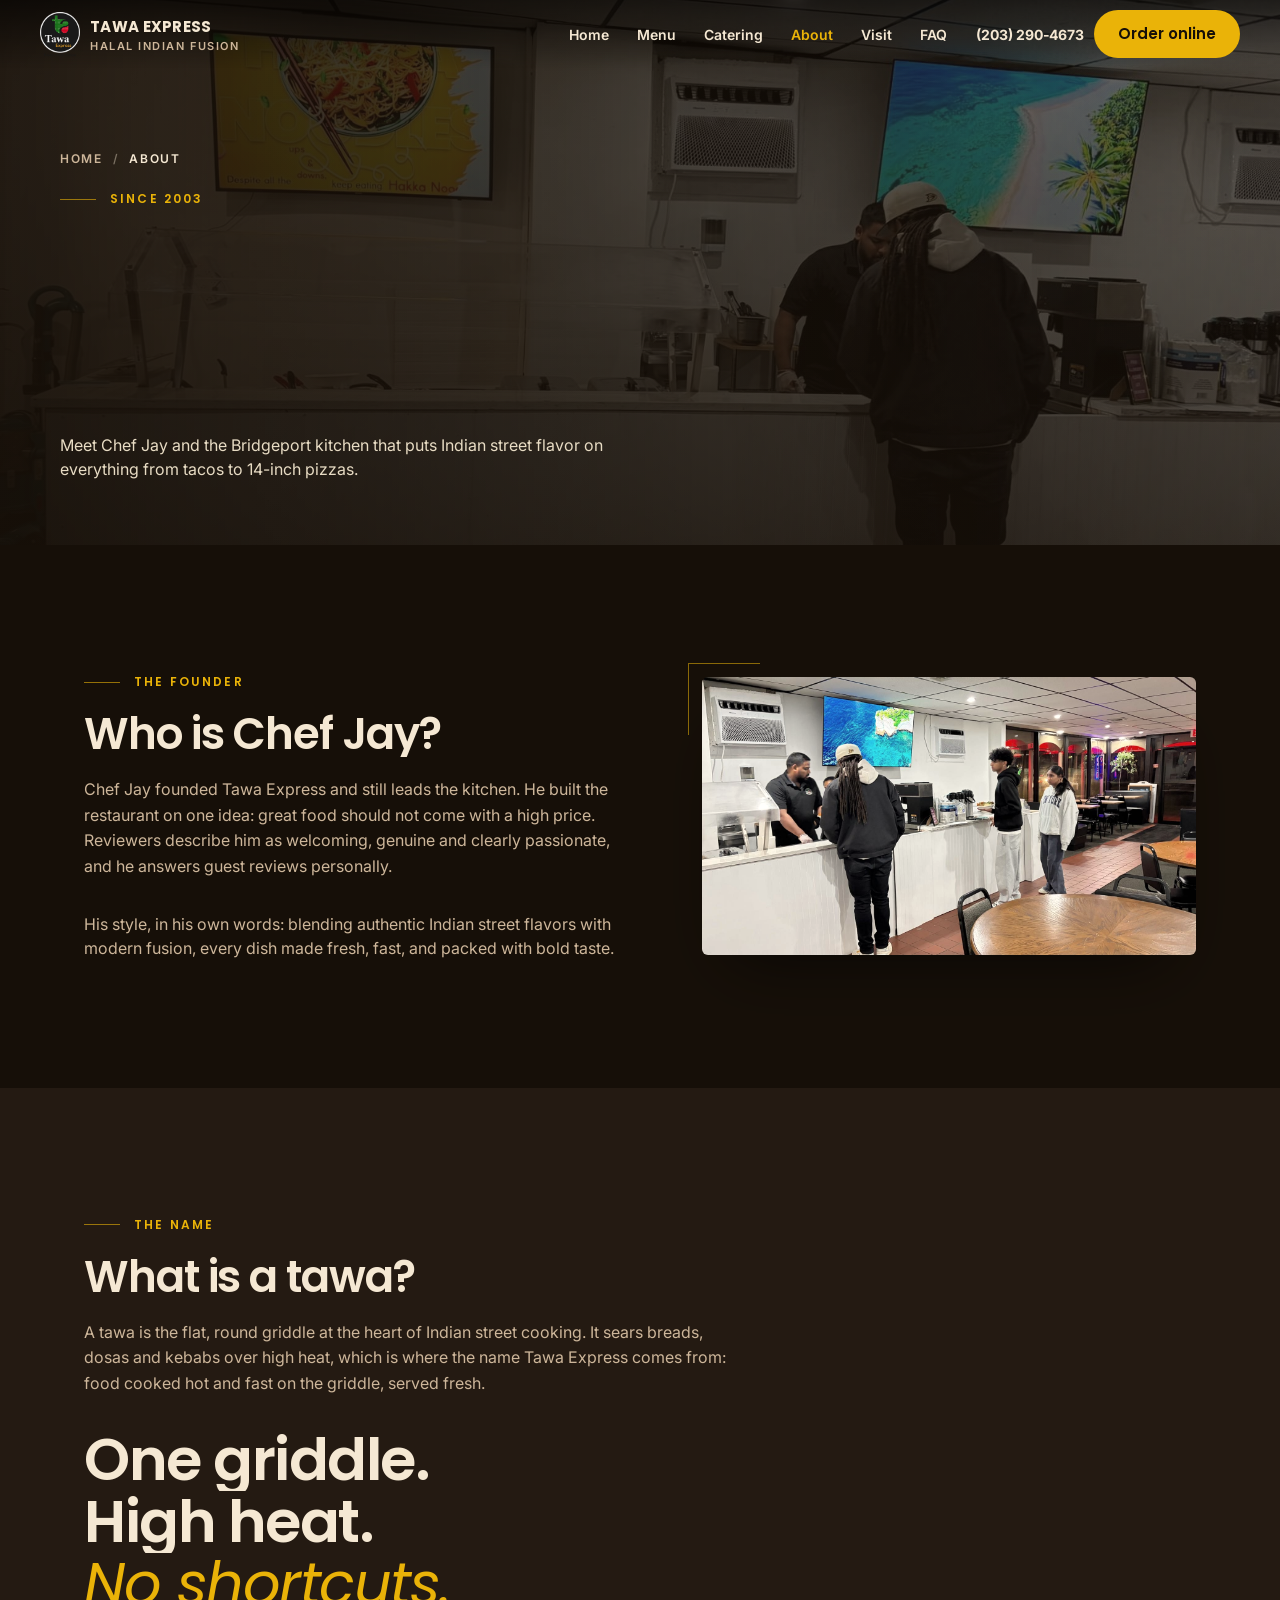
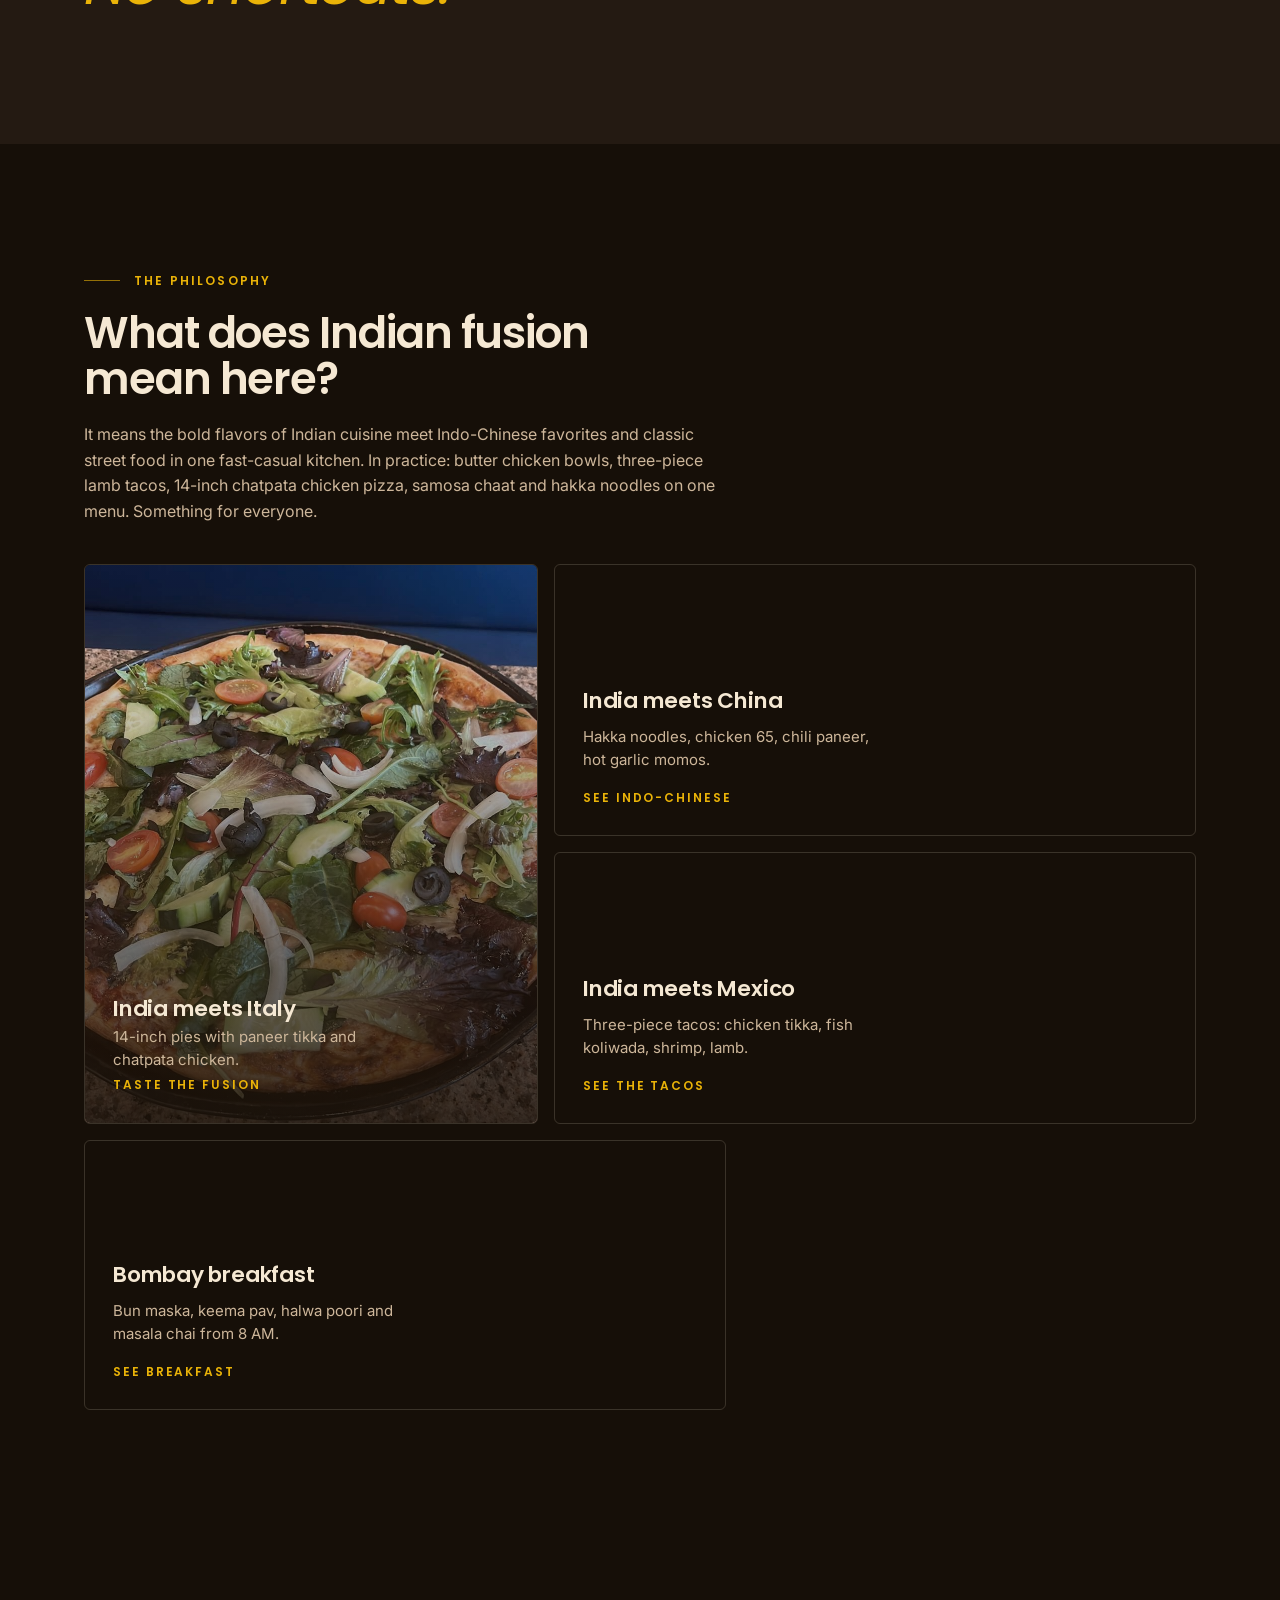
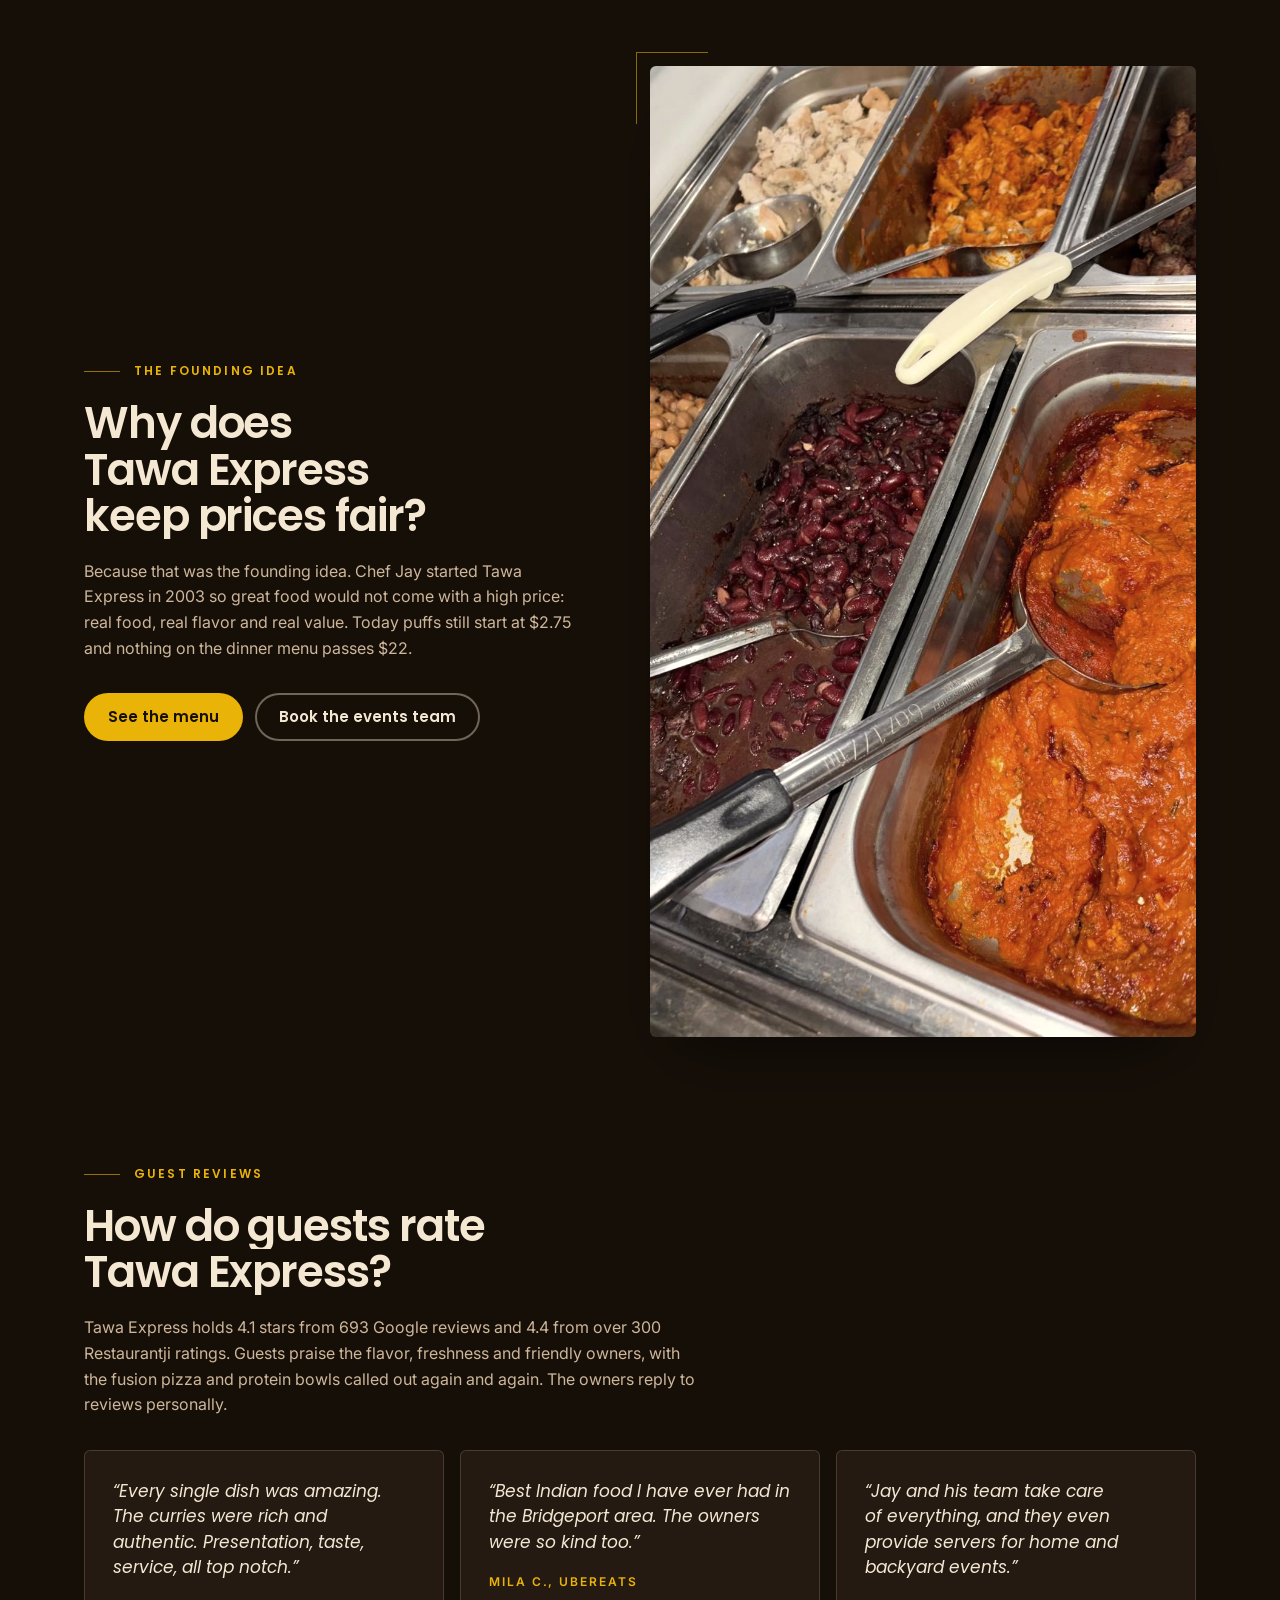
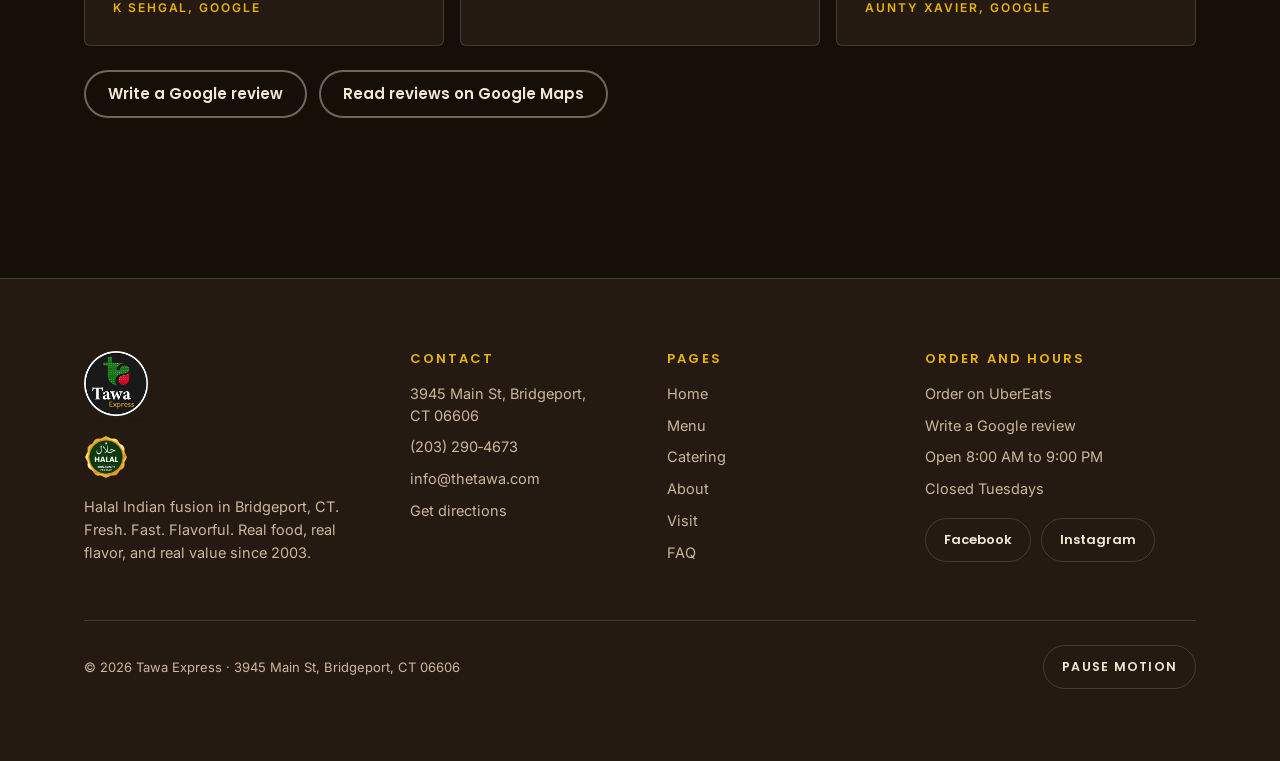
==== commit af4378f8: "V2 rebuild: client reference craft" ====
--- a/about/index.html
+++ b/about/index.html
@@ -1,11 +1,12 @@
 <!DOCTYPE html>
 <html lang="en">
 <head>
+<link href="https://fonts.googleapis.com/css2?family=Poppins:wght@500;600;700&family=Inter:wght@400;500;600&family=Great+Vibes&display=optional" rel="stylesheet">
 <meta charset="utf-8">
 <meta name="viewport" content="width=device-width, initial-scale=1">
 <title>About Our Indian Kitchen in Bridgeport | Tawa Express</title>
 <meta name="description" content="Meet Chef Jay and the story behind Tawa Express, Bridgeport's Indian fusion kitchen since 2003: real food, real flavor, real value, made fresh daily.">
-<meta name="build-id" content="thetawaexpress-2026-09-23">
+<meta name="build-id" content="thetawaexpress-2026-09-23+v2-refcraft">
 <link rel="canonical" href="https://thetawaexpress.com/about/">
 <meta property="og:type" content="website">
 <meta property="og:site_name" content="Tawa Express">
--- a/css/style.css
+++ b/css/style.css
@@ -1,70 +1,74 @@
-/* Tawa Express - "Tawa After Dark" design system. Tokens locked 2026-09-23. */
+/* Tawa Express rebuild 2026-09-23: night-tawa hero craft + editorial display type. */
 :root{
-  --ink:#160f08; --surface:#241a10; --cream:#f5e8d3; --text:#f5e8d3;
-  --muted:#c9b394; --accent:#fb923c; --deep:#ea580c; --gold:#eab308;
-  --spice:#9a3412; --cream-muted:#7a6248;
-  --ease-out:cubic-bezier(0.16,1,0.3,1); --ease-std:cubic-bezier(0.22,1,0.36,1); --ease-inout:cubic-bezier(0.65,0,0.35,1);
-  --font-display:"Syne",sans-serif; --font-text:"Manrope",sans-serif;
+  --ink:#160f08;
+  --night:#241a12;
+  --night2:#2b1e13;
+  --cream:#faf3e7;
+  --cream2:#f1e5cf;
+  --text:#f5e8d3;
+  --muted:#cdb69a;
+  --muted-dark:#5d4932;
+  --gold:#eab308;
+  --amber:#fb923c;
+  --spice:#9a3412;
+  --line-d:rgba(245,232,211,.16);
+  --line-l:rgba(36,26,18,.18);
+  --fd:"Poppins",sans-serif;
+  --fb:"Inter",sans-serif;
+  --fs:"Great Vibes",cursive;
   --wrap:1160px;
-  --e1:0 12px 28px -18px rgba(0,0,0,.6), inset 0 1px 0 rgba(255,255,255,.06);
-  --e2:0 24px 48px -26px rgba(0,0,0,.75), inset 0 1px 0 rgba(255,255,255,.08);
-  --e-cream:0 20px 40px -24px rgba(22,15,8,.35);
+  --ease-out:cubic-bezier(0.16,1,0.3,1);
+  --ease-std:cubic-bezier(0.22,1,0.36,1);
 }
 *,*::before,*::after{box-sizing:border-box;margin:0;padding:0}
 html{scroll-behavior:smooth}
 html.motion-off{scroll-behavior:auto}
 body{
-  background:var(--ink); color:var(--text);
-  font-family:var(--font-text); font-size:17px; line-height:1.6; text-wrap:pretty;
+  background:var(--ink);color:var(--text);
+  font-family:var(--fb);font-size:16px;line-height:1.5;text-wrap:pretty;
   -webkit-font-smoothing:antialiased;
 }
-/* grain: feTurbulence fixed overlay, ~4% (C5) */
-body::after{
-  content:""; position:fixed; inset:0; z-index:2000; pointer-events:none; opacity:.04;
-  background-image:url("data:image/svg+xml,%3Csvg xmlns='http://www.w3.org/2000/svg' width='240' height='240'%3E%3Cfilter id='g'%3E%3CfeTurbulence type='fractalNoise' baseFrequency='0.9' numOctaves='2' stitchTiles='stitch'/%3E%3C/filter%3E%3Crect width='240' height='240' filter='url(%23g)'/%3E%3C/svg%3E");
-}
 img{max-width:100%;height:auto;display:block}
-a{color:var(--accent);text-decoration:none}
+a{color:var(--amber);text-decoration:none}
 a:hover{text-decoration:underline;text-underline-offset:3px}
 :focus-visible{outline:2px solid var(--gold);outline-offset:3px;border-radius:2px}
 .num,.price,time{font-variant-numeric:tabular-nums}
 .graded{filter:saturate(.88) sepia(.10)}
 
-/* skip link */
 .skip{position:absolute;left:16px;top:-60px;z-index:3000;background:var(--gold);color:var(--ink);
   padding:12px 20px;border-radius:8px;font-weight:800;transition:top .2s}
 .skip:focus{top:12px}
-
-/* scroll progress hairline */
-.progress{position:fixed;top:0;left:0;right:0;height:2px;z-index:1500;background:transparent;pointer-events:none}
-.progress i{display:block;height:100%;background:var(--accent);transform:scaleX(0);transform-origin:0 50%}
+.progress{position:fixed;top:0;left:0;right:0;height:2px;z-index:1500;pointer-events:none}
+.progress i{display:block;height:100%;background:var(--amber);transform:scaleX(0);transform-origin:0 50%}
 
 /* header */
 header.site{position:fixed;top:0;left:0;right:0;z-index:1000;transition:background-color .25s var(--ease-std),box-shadow .25s}
 header.site .bar{display:flex;align-items:center;gap:16px;max-width:1240px;margin:0 auto;padding:10px 20px}
-header.site.scrolled{background:rgba(22,15,8,.92);box-shadow:0 8px 24px -16px rgba(0,0,0,.8)}
+header.site.scrolled{background:rgba(22,15,8,.94);box-shadow:0 8px 24px -16px rgba(0,0,0,.8)}
 .brand{display:flex;align-items:center;gap:10px;min-height:44px;color:var(--text)}
 .brand img{width:40px;height:45px}
-.brand b{font-family:var(--font-display);font-weight:800;font-size:15px;letter-spacing:.02em;text-transform:uppercase;white-space:nowrap}
-.brand small{display:block;font-family:var(--font-text);font-size:11px;font-weight:600;letter-spacing:.14em;text-transform:uppercase;color:var(--muted)}
+.brand b{font-family:var(--fd);font-weight:700;font-size:15px;letter-spacing:.02em;text-transform:uppercase;white-space:nowrap}
+.brand small{display:block;font-size:11px;font-weight:600;letter-spacing:.14em;text-transform:uppercase;color:var(--muted)}
 nav.main{margin-left:auto}
 nav.main ul{display:flex;gap:2px;list-style:none}
-nav.main a{display:flex;align-items:center;min-height:44px;padding:8px 13px;font-size:14.5px;font-weight:700;color:var(--text);border-radius:8px}
-nav.main a:hover{color:var(--accent);text-decoration:none}
+nav.main a{display:flex;align-items:center;min-height:44px;padding:8px 13px;font-size:14px;font-weight:600;color:var(--text);border-radius:8px}
+nav.main a:hover{color:var(--amber);text-decoration:none}
 nav.main a[aria-current="page"]{color:var(--gold)}
 .head-cta{display:flex;align-items:center;gap:10px}
-.tel-top{display:flex;align-items:center;min-height:44px;font-weight:800;font-size:14.5px;color:var(--text);white-space:nowrap}
-.tel-top:hover{color:var(--accent);text-decoration:none}
-
-/* buttons */
-.btn{display:inline-flex;align-items:center;justify-content:center;gap:8px;min-height:48px;padding:12px 22px;
-  border-radius:999px;font-weight:800;font-size:15.5px;line-height:1.2;border:0;cursor:pointer;
-  position:relative;overflow:hidden;isolation:isolate;transition:transform .15s var(--ease-out)}
+.tel-top{display:flex;align-items:center;min-height:44px;font-weight:700;font-size:14px;color:var(--text);white-space:nowrap}
+.tel-top:hover{color:var(--amber);text-decoration:none}
+
+/* buttons: pill, arrow, 0.25s slide fill */
+.btn{display:inline-flex;align-items:center;justify-content:center;gap:10px;min-height:48px;padding:13px 24px;
+  border-radius:999px;font-family:var(--fd);font-weight:600;font-size:15px;line-height:1.2;border:0;cursor:pointer;
+  position:relative;overflow:hidden;isolation:isolate;transition:color .25s var(--ease-out),box-shadow .25s}
 .btn::before{content:"";position:absolute;inset:0;z-index:-1;transform:translateX(-101%);transition:transform .25s var(--ease-out)}
 .btn:hover::before{transform:translateX(0)}
 .btn:active{transform:scale(.98)}
+.btn .arr{font-weight:700;transition:transform .25s var(--ease-out)}
+.btn:hover .arr{transform:translateX(3px)}
 .btn-gold{background:var(--gold);color:var(--ink)}
-.btn-gold::before{background:var(--accent)}
+.btn-gold::before{background:var(--amber)}
 .btn-gold:hover{color:var(--ink);text-decoration:none}
 .btn-ghost{background:transparent;color:var(--text);box-shadow:inset 0 0 0 2px rgba(245,232,211,.4)}
 .btn-ghost::before{background:var(--text)}
@@ -72,287 +76,335 @@
 .btn-spice{background:var(--spice);color:var(--cream)}
 .btn-spice::before{background:var(--ink)}
 .btn-spice:hover{color:var(--cream);text-decoration:none}
+.btn-ghost-dark{background:transparent;color:var(--night);box-shadow:inset 0 0 0 2px rgba(36,26,18,.5)}
+.btn-ghost-dark::before{background:var(--night)}
+.btn-ghost-dark:hover{color:var(--cream);text-decoration:none}
+.btn-row{display:flex;flex-wrap:wrap;gap:12px;margin-top:24px}
 
 main{display:block}
 section{position:relative}
 .wrap{max-width:var(--wrap);margin:0 auto;padding:0 24px}
-.label{font-family:var(--font-text);font-weight:800;font-size:12.5px;letter-spacing:.16em;text-transform:uppercase;color:var(--gold);margin-bottom:16px}
+.pad-t{padding-top:96px}
+.pad-y{padding:96px 0}
+.pad-b{padding-bottom:96px}
+.pad-b-lg{padding-bottom:128px}
+@media(min-width:768px){.pad-t{padding-top:128px}.pad-y{padding:128px 0}.pad-b{padding-bottom:128px}.pad-b-lg{padding-bottom:160px}}
+
+/* micro-label with hairline rules */
+.label{display:flex;align-items:center;gap:14px;font-family:var(--fd);font-weight:600;font-size:12px;
+  letter-spacing:.18em;text-transform:uppercase;color:var(--gold);margin-bottom:20px}
+.label::before{content:"";width:36px;height:1px;background:currentColor;opacity:.6}
 .on-cream .label{color:var(--spice)}
-h1,h2,h3{font-family:var(--font-display);font-weight:800;text-transform:uppercase;text-wrap:balance;color:var(--text)}
-h1{font-size:clamp(54px,5.4vw,86px);line-height:.96;letter-spacing:.005em}
-h2{font-size:clamp(30px,3.2vw,44px);line-height:1.02;margin-bottom:20px}
-h3{font-family:var(--font-text);font-size:clamp(18px,1.6vw,21px);line-height:1.2;font-weight:800;text-transform:none}
-.lede{font-weight:500;font-size:clamp(17px,1.3vw,18px);line-height:1.6;max-width:56ch;color:var(--muted)}
-.on-cream{color:var(--ink)}
-.on-cream h2,.on-cream h3{color:var(--ink)}
-.on-cream .lede{color:#4a3a28}
+
+/* display type */
+h1,h2,h3,h4,.hx{font-family:var(--fd);font-weight:600;color:var(--text);text-wrap:balance}
+h1{font-size:clamp(44px,5.6vw,64px);line-height:1.04;letter-spacing:-.03em;font-weight:600}
+h2{font-size:clamp(32px,3.4vw,48px);line-height:1.06;letter-spacing:-.025em;margin-bottom:20px}
+h3{font-size:clamp(19px,1.7vw,22px);line-height:1.25;font-weight:600;letter-spacing:-.01em}
+h1 em,h2 em{font-style:italic;font-weight:400}
+.lede{font-size:16px;line-height:1.5;max-width:56ch;color:var(--muted)}
+.answer{max-width:65ch;font-size:16px;line-height:1.6;color:var(--muted);margin-bottom:32px}
+.on-cream{color:var(--night)}
+.on-cream h1,.on-cream h2,.on-cream h3,.on-cream h4{color:var(--night)}
+.on-cream .answer,.on-cream .lede{color:var(--muted-dark)}
 .on-cream a{color:var(--spice)}
-.answer{max-width:65ch;font-size:17px;margin-bottom:32px}
 
 /* masked headline lines */
 .mk{display:block;overflow:hidden}
 .mk-in{display:block;transform:translateY(110%);transition:transform 900ms var(--ease-out);transition-delay:var(--d,0ms)}
 .is-in .mk-in{transform:translateY(0)}
-/* section + card reveals (sections observed, never the masked child) */
 .sec{opacity:0;transition:opacity 400ms var(--ease-std)}
 .sec.is-in{opacity:1}
 .rise{opacity:0;transform:translateY(24px);transition:opacity 700ms var(--ease-std),transform 700ms var(--ease-std);transition-delay:var(--d,0ms)}
 .rise.is-in{opacity:1;transform:translateY(0)}
+.dl-80{--d:80ms}.dl-100{--d:100ms}.dl-160{--d:160ms}.dl-200{--d:200ms}.dl-300{--d:300ms}
+
+/* hero: the night tawa photograph is the star */
+.hero{min-height:100svh;display:flex;align-items:center;overflow:hidden;background:var(--ink)}
+.hero-photo{position:absolute;inset:0;width:100%;height:100%;object-fit:cover;object-position:center 42%;
+  transform:scale(1);animation:heroScale 32s linear infinite alternate}
+@keyframes heroScale{from{transform:scale(1)}to{transform:scale(1.08)}}
+.hero .shade{position:absolute;inset:0;background:
+  linear-gradient(90deg,rgba(22,15,8,.82) 0%,rgba(22,15,8,.55) 44%,rgba(22,15,8,.12) 72%,rgba(22,15,8,.34) 100%),
+  linear-gradient(180deg,rgba(22,15,8,.5) 0%,rgba(22,15,8,0) 26%,rgba(22,15,8,.62) 100%)}
+.hero-inner{position:relative;z-index:2;width:100%;padding-top:120px;padding-bottom:110px}
+.hero-box{max-width:620px;background:rgba(22,15,8,.62);border:1px solid rgba(234,179,8,.28);
+  border-radius:6px;padding:clamp(28px,4vw,48px);box-shadow:0 32px 64px -32px rgba(0,0,0,.85)}
+.hero-box .label{margin-bottom:22px}
+.hero-box .label::after{content:"";flex:1;height:1px;background:currentColor;opacity:.4}
+.hero-box h1{margin-bottom:20px}
+.scr{font-family:var(--fs);font-weight:400;font-size:1.42em;line-height:.8;letter-spacing:0;padding-right:.06em;
+  background:linear-gradient(100deg,#ffe9a8 8%,var(--gold) 42%,var(--amber) 88%);
+  -webkit-background-clip:text;background-clip:text;color:transparent}
+.hero-box .lede{color:#e8dcc4;margin-bottom:28px}
+.cta-row{display:flex;flex-wrap:wrap;gap:12px}
+.hero-chips{position:absolute;left:0;right:0;bottom:0;z-index:3;display:flex;flex-wrap:wrap;gap:10px;list-style:none;
+  padding:0 24px 26px;max-width:var(--wrap);margin:0 auto}
+.hero-chips li{display:flex;align-items:center;min-height:40px;padding:8px 18px;border-radius:999px;
+  background:rgba(22,15,8,.66);border:1px solid rgba(245,232,211,.28);
+  font-family:var(--fd);font-weight:600;font-size:12px;letter-spacing:.14em;text-transform:uppercase;color:var(--text)}
+.hero-chips li b{color:var(--gold);font-weight:600;margin-right:6px}
+
+/* big editorial quote band */
+.quoteband{background:var(--night);padding:96px 0}
+@media(min-width:768px){.quoteband{padding:128px 0}}
+.quoteband blockquote{font-family:var(--fd);font-weight:600;font-size:clamp(34px,4.6vw,60px);line-height:1.06;
+  letter-spacing:-.025em;max-width:20ch;text-wrap:balance}
+.quoteband blockquote em{font-style:italic;font-weight:400;color:var(--gold)}
+.quoteband cite{display:block;margin-top:24px;font-family:var(--fb);font-style:normal;font-weight:600;
+  font-size:12px;letter-spacing:.18em;text-transform:uppercase;color:var(--muted)}
+.quoteband.on-cream blockquote em{color:var(--spice)}
+
+/* pillars: asymmetric cuisine links */
+.pillars{padding:96px 0}
+@media(min-width:768px){.pillars{padding:128px 0}}
+.pillar-grid{display:grid;grid-template-columns:repeat(12,1fr);gap:16px;margin-top:40px}
+.pillar{grid-column:span 12;min-height:220px;display:flex;flex-direction:column;justify-content:flex-end;gap:8px;
+  padding:28px;border:1px solid var(--line-d);border-radius:6px;color:var(--text);position:relative;overflow:hidden;
+  transition:border-color .25s,transform .25s var(--ease-out)}
+.pillar:hover{text-decoration:none;border-color:rgba(234,179,8,.5);transform:translateY(-3px)}
+.pillar h3{margin-bottom:4px}
+.pillar p{font-size:15px;color:var(--muted);max-width:34ch}
+.pillar .go{font-family:var(--fd);font-weight:600;font-size:12px;letter-spacing:.16em;text-transform:uppercase;color:var(--gold);margin-top:10px}
+.pillar.photo{min-height:420px}
+.pillar.photo img{position:absolute;inset:0;width:100%;height:100%;object-fit:cover;z-index:0}
+.pillar.photo .veil{position:absolute;inset:0;z-index:1;background:linear-gradient(180deg,rgba(22,15,8,.05),rgba(22,15,8,.86))}
+.pillar.photo .p-body{position:relative;z-index:2}
+@media(min-width:900px){
+  .pillar.photo{grid-column:span 5;grid-row:span 2;min-height:560px}
+  .pillar:not(.photo){grid-column:span 7;min-height:270px}
+}
+
+/* split layouts */
+.split{padding:96px 0}
+@media(min-width:768px){.split{padding:128px 0}}
+.wrap-contents{display:grid;grid-template-columns:1fr;gap:48px;align-items:center}
+@media(min-width:900px){
+  .wrap-contents{grid-template-columns:1.05fr .95fr;gap:72px}
+  .flip .wrap-contents{grid-template-columns:.95fr 1.05fr}
+}
+.s-media{position:relative}
+.s-media img{width:100%;border-radius:6px;box-shadow:0 32px 64px -32px rgba(0,0,0,.7)}
+.s-media::after{content:"";position:absolute;inset:-14px auto auto -14px;width:72px;height:72px;
+  border-top:1px solid rgba(234,179,8,.55);border-left:1px solid rgba(234,179,8,.55);pointer-events:none}
+.checklist{list-style:none;margin:8px 0 8px;display:grid;gap:12px}
+.checklist li{position:relative;padding-left:30px;font-size:16px;color:var(--muted)}
+.on-cream .checklist li{color:var(--muted-dark)}
+.checklist li::before{content:"";position:absolute;left:0;top:7px;width:14px;height:14px;border-radius:50%;
+  background:radial-gradient(circle at 50% 50%,var(--gold) 0 4px,transparent 5px),var(--night2);border:1px solid rgba(234,179,8,.6)}
+.on-cream .checklist li::before{background:radial-gradient(circle at 50% 50%,var(--spice) 0 4px,transparent 5px),var(--cream2);border-color:rgba(154,52,18,.5)}
+
+/* ticker marquee, 26s */
+.ticker{overflow:hidden;border-top:1px solid var(--line-d);border-bottom:1px solid var(--line-d);background:var(--night);padding:14px 0}
+.ticker-track{display:flex;gap:34px;width:max-content;animation:marquee 26s linear infinite}
+@keyframes marquee{from{transform:translateX(0)}to{transform:translateX(-50%)}}
+.ticker span{font-family:var(--fd);font-weight:600;font-size:13px;letter-spacing:.2em;text-transform:uppercase;color:var(--muted);white-space:nowrap}
+.ticker span i{font-style:normal;color:var(--gold);margin-left:34px}
+
+/* menu board on cream */
+.menuboard{background:var(--cream);padding:96px 0}
+@media(min-width:768px){.menuboard{padding:128px 0}}
+.menucols{display:grid;grid-template-columns:1fr;gap:8px 64px;margin-top:24px}
+@media(min-width:820px){.menucols{grid-template-columns:1fr 1fr}}
+.menulist{display:flex;flex-direction:column}
+.row{display:flex;align-items:baseline;gap:12px;min-height:44px;padding:12px 0;border-bottom:1px solid transparent}
+.row h3{font-size:17px;font-weight:600;letter-spacing:-.01em}
+.row .dots{flex:1;border-bottom:2px dotted rgba(36,26,18,.35);transform:translateY(-4px)}
+.row .price{font-family:var(--fd);font-weight:600;font-size:17px;white-space:nowrap}
+.menulist-dark .row h3,.menulist-dark .row .price{color:var(--text)}
+.menulist-dark .row .dots{border-bottom-color:rgba(245,232,211,.35)}
+.daypart{display:flex;align-items:baseline;gap:14px;margin:44px 0 6px;font-family:var(--fd);font-weight:600;
+  font-size:13px;letter-spacing:.18em;text-transform:uppercase;color:var(--spice)}
+.daypart time{font-family:var(--fb);font-weight:500;font-size:12px;letter-spacing:.06em;color:var(--muted-dark);text-transform:none}
+.daypart-gold{color:var(--gold)}
+.daypart-gold time{color:var(--muted)}
+.fine{font-size:13px;color:var(--muted-dark);margin-top:14px;max-width:60ch}
+.mt-8{margin-top:8px}.mt-22{margin-top:22px}.mt-24{margin-top:24px}.mt-26{margin-top:26px}.mt-28{margin-top:28px}.mt-30{margin-top:30px}.mt-32{margin-top:32px}.mb-12{margin-bottom:12px}
+
+/* triptych photo wall */
+.pizzawall{display:grid;grid-template-columns:1fr;gap:16px;padding:0 24px;max-width:1400px;margin:0 auto}
+@media(min-width:820px){.pizzawall{grid-template-columns:repeat(3,1fr)}}
+.pizzawall figure{position:relative;border-radius:6px;overflow:hidden;min-height:420px}
+.pizzawall img{position:absolute;inset:0;width:100%;height:100%;object-fit:cover;transition:transform 6s var(--ease-std)}
+.pizzawall figure:hover img{transform:scale(1.05)}
+.pizzawall figcaption{position:absolute;left:0;right:0;bottom:0;z-index:2;padding:22px;
+  background:linear-gradient(180deg,transparent,rgba(22,15,8,.9));display:flex;flex-direction:column;gap:2px}
+.pizzawall figcaption b{font-family:var(--fd);font-weight:600;font-size:19px;letter-spacing:-.01em}
+.pizzawall figcaption span{font-size:13px;color:var(--muted)}
+
+/* dark panel CTA */
+.panel-dark{background:var(--night);border:1px solid var(--line-d);border-radius:6px;padding:clamp(28px,4.5vw,56px);
+  position:relative;overflow:hidden}
+.panel-dark::after{content:"";position:absolute;right:-70px;top:-70px;width:260px;height:260px;border-radius:50%;
+  background:radial-gradient(circle,rgba(234,179,8,.16),transparent 65%);animation:floaty 18s ease-in-out infinite alternate}
+@keyframes floaty{from{transform:translateY(0)}to{transform:translateY(24px)}}
+.cta-flex{display:flex;flex-direction:column;gap:24px}
+@media(min-width:900px){.cta-flex{flex-direction:row;align-items:center;justify-content:space-between;gap:48px}}
+.cta-flex .btn-row{margin-top:0;flex-shrink:0}
+
+/* stats */
+.stats{display:grid;grid-template-columns:repeat(2,1fr);gap:16px;margin-top:32px}
+@media(min-width:820px){.stats{grid-template-columns:repeat(4,1fr)}}
+.stat{border:1px solid var(--line-d);border-radius:6px;padding:22px 20px;background:rgba(255,255,255,.02)}
+.stat b{display:block;font-family:var(--fd);font-weight:600;font-size:clamp(30px,3vw,40px);letter-spacing:-.02em;color:var(--gold)}
+.stat span{font-size:13px;letter-spacing:.08em;text-transform:uppercase;color:var(--muted)}
+
+/* reviews */
+.ratingline{display:flex;align-items:baseline;gap:16px;margin:8px 0 36px;flex-wrap:wrap}
+.ratingline b{font-family:var(--fd);font-weight:600;font-size:clamp(56px,7vw,88px);letter-spacing:-.03em;color:var(--gold);line-height:1}
+.ratingline span{max-width:34ch;color:var(--muted);font-size:15px}
+.quotes{display:grid;grid-template-columns:1fr;gap:16px}
+@media(min-width:900px){.quotes{grid-template-columns:repeat(3,1fr)}}
+.quote{border:1px solid var(--line-d);border-radius:6px;padding:28px;background:var(--night)}
+.quote p{font-family:var(--fd);font-weight:400;font-size:17px;line-height:1.5;font-style:italic;margin-bottom:18px}
+.quote footer{font-size:12px;letter-spacing:.16em;text-transform:uppercase;color:var(--gold);font-weight:600}
+
+/* hours + facts */
+.hours-band{background:var(--cream);padding:96px 0}
+@media(min-width:768px){.hours-band{padding:128px 0}}
+.facts-grid{display:grid;grid-template-columns:1fr;gap:48px;margin-top:16px}
+@media(min-width:900px){.facts-grid{grid-template-columns:1.2fr .8fr;gap:72px}}
+.hourtab{width:100%;border-collapse:collapse}
+.hourtab td{padding:13px 0;border-bottom:1px solid var(--line-l);font-size:15px}
+.hourtab td+td{text-align:right;font-weight:600;font-family:var(--fd)}
+.note{font-size:14px;color:var(--muted-dark);margin-top:16px;max-width:56ch}
+.factblock{background:var(--night);color:var(--text);border-radius:6px;padding:32px}
+.factblock h3{color:var(--gold);margin-bottom:14px;font-size:15px;letter-spacing:.14em;text-transform:uppercase}
+.factblock p{font-size:15px;line-height:1.65;color:var(--muted)}
+.factblock b{color:var(--text)}
+
+/* page hero (inner pages) */
+.page-hero{min-height:58svh;display:flex;align-items:flex-end;overflow:hidden;background:var(--night);padding:150px 0 64px}
+.page-hero.has-media{background:var(--ink)}
+.page-hero .bg{position:absolute;inset:0;width:100%;height:100%;object-fit:cover;object-position:center 40%}
+.page-hero .shade{position:absolute;inset:0;background:
+  linear-gradient(90deg,rgba(22,15,8,.85) 0%,rgba(22,15,8,.5) 55%,rgba(22,15,8,.2) 100%),
+  linear-gradient(180deg,rgba(22,15,8,.45),rgba(22,15,8,.78))}
+.page-hero .hero-inner{position:relative;z-index:2;padding:0}
+.page-hero h1{font-size:clamp(38px,5vw,60px)}
+.lede-hero{margin-top:18px;color:#e8dcc4}
+.crumbs{margin-bottom:22px}
+.crumbs ol{display:flex;gap:10px;list-style:none;font-size:12px;letter-spacing:.14em;text-transform:uppercase;font-weight:600}
+.crumbs a{color:var(--muted)}
+.crumbs a:hover{color:var(--gold)}
+.crumbs li+li::before{content:"/";margin-right:10px;color:rgba(245,232,211,.4)}
+
+/* anchor strip (menu page) */
+.strip-wrap{display:flex;flex-wrap:wrap;gap:10px;padding:16px 24px}
+.btn-sm{min-height:44px;padding:10px 18px;font-size:13px}
+
+/* tiers */
+.tierr{display:grid;grid-template-columns:1fr;gap:16px;margin-top:36px}
+@media(min-width:820px){.tierr{grid-template-columns:repeat(2,1fr)}}
+@media(min-width:1100px){.tierr.four{grid-template-columns:repeat(4,1fr)}}
+.tier{border:1px solid var(--line-d);border-radius:6px;padding:28px;background:var(--night);display:flex;flex-direction:column;gap:14px}
+.tier .from{font-family:var(--fd);font-weight:600;font-size:26px;letter-spacing:-.02em;color:var(--gold)}
+.tier .from .per{font-size:13px;color:var(--muted);font-weight:500;letter-spacing:0}
+.tier ul{list-style:none;display:grid;gap:10px;margin-bottom:8px;flex:1}
+.tier li{position:relative;padding-left:20px;font-size:14.5px;color:var(--muted);line-height:1.5}
+.tier li::before{content:"";position:absolute;left:0;top:8px;width:8px;height:8px;border-radius:50%;background:var(--amber)}
+
+/* tray table */
+.traytab{width:100%;border-collapse:collapse;margin-top:24px;background:#fff;border-radius:6px;overflow:hidden}
+.traytab caption{text-align:left;font-size:13px;color:var(--muted-dark);padding:0 0 12px}
+.traytab th,.traytab td{padding:14px 18px;text-align:left;font-size:15px;border-bottom:1px solid var(--line-l)}
+.traytab thead th{background:var(--night);color:var(--text);font-family:var(--fd);font-weight:600;font-size:13px;letter-spacing:.12em;text-transform:uppercase}
+.traytab td.price{font-weight:600;font-family:var(--fd)}
+.traytab tbody tr:last-child td{border-bottom:0}
+
+/* forms */
+.quote-form{display:grid;gap:20px;margin-top:28px}
+.formgrid{display:grid;grid-template-columns:1fr;gap:20px}
+@media(min-width:760px){.formgrid{grid-template-columns:1fr 1fr}}
+.field{display:grid;gap:8px}
+.field label{font-family:var(--fd);font-weight:600;font-size:12px;letter-spacing:.14em;text-transform:uppercase;color:var(--gold)}
+.field input,.field select,.field textarea{min-height:48px;padding:12px 14px;border-radius:6px;border:1px solid var(--line-d);
+  background:rgba(255,255,255,.04);color:var(--text);font-family:var(--fb);font-size:15px;width:100%}
+.field textarea{min-height:120px;resize:vertical}
+.field input:focus,.field select:focus,.field textarea:focus{outline:2px solid var(--gold);outline-offset:1px;border-color:transparent}
+.field ::placeholder{color:rgba(245,232,211,.4)}
+.field select option{color:#160f08}
+.optset{border:1px solid var(--line-d);border-radius:6px;padding:20px;display:flex;flex-wrap:wrap;gap:14px 22px}
+.optset legend{font-family:var(--fd);font-weight:600;font-size:12px;letter-spacing:.14em;text-transform:uppercase;color:var(--gold);padding:0 8px}
+.optset label{display:flex;align-items:center;gap:9px;font-size:14.5px;color:var(--muted);min-height:44px}
+.optset input{width:18px;height:18px;accent-color:var(--gold)}
+.form-note{font-size:13.5px;color:var(--muted);max-width:60ch}
+
+/* faq */
+.faqitem{padding:56px 0;border-bottom:1px solid var(--line-d)}
+.faqitem:first-child{padding-top:72px}
+.faqitem h2{font-size:clamp(24px,2.6vw,36px)}
+.pad-links{padding:96px 0 128px}
+
+/* map */
+.mapwrap{position:relative;border-radius:6px;overflow:hidden;border:1px solid var(--line-d);min-height:380px}
+.mapwrap iframe{position:absolute;inset:0;width:100%;height:100%;border:0}
+
+/* footer */
+footer.site{background:var(--night);border-top:1px solid var(--line-d);padding:72px 0 120px}
+@media(min-width:900px){footer.site{padding-bottom:72px}}
+.trustrow{display:flex;flex-wrap:wrap;gap:10px;list-style:none;margin-bottom:44px}
+.trustrow li{display:flex;align-items:center;min-height:40px;padding:8px 18px;border-radius:999px;
+  border:1px solid rgba(234,179,8,.4);background:rgba(234,179,8,.06);
+  font-family:var(--fd);font-weight:600;font-size:12px;letter-spacing:.14em;text-transform:uppercase;color:var(--gold)}
+.footgrid{display:grid;grid-template-columns:1fr;gap:40px}
+@media(min-width:820px){.footgrid{grid-template-columns:1.3fr 1fr 1fr 1.2fr;gap:32px}}
+.footbrand img{width:64px;height:72px}
+.footbrand .halal{width:44px;height:44px;margin-top:12px}
+.footbrand p{margin-top:16px;font-size:14.5px;color:var(--muted);max-width:30ch;line-height:1.6}
+footer.site h3{font-size:13px;letter-spacing:.16em;text-transform:uppercase;color:var(--gold);margin-bottom:16px}
+footer.site ul{list-style:none;display:grid;gap:10px}
+footer.site li,footer.site li a{font-size:14.5px;color:var(--muted)}
+footer.site li a:hover{color:var(--amber)}
+.soc-row{display:flex;gap:10px;margin-top:18px}
+.soc{display:inline-flex;align-items:center;min-height:44px;padding:10px 18px;border-radius:999px;border:1px solid var(--line-d);
+  font-family:var(--fd);font-weight:600;font-size:13px;color:var(--text)}
+.soc:hover{border-color:var(--gold);color:var(--gold);text-decoration:none}
+.footbottom{display:flex;flex-wrap:wrap;align-items:center;justify-content:space-between;gap:16px;margin-top:56px;
+  padding-top:24px;border-top:1px solid var(--line-d);font-size:13px;color:var(--muted)}
+.motionbtn{min-height:44px;padding:10px 18px;border-radius:999px;border:1px solid var(--line-d);background:transparent;
+  color:var(--text);font-family:var(--fd);font-weight:600;font-size:12.5px;letter-spacing:.1em;text-transform:uppercase;cursor:pointer;transition:border-color .25s}
+.motionbtn:hover{border-color:var(--gold)}
+
+/* sticky mobile action bar */
+.actionbar{position:fixed;left:0;right:0;bottom:0;z-index:1400;display:none;grid-template-columns:1fr 1fr;gap:1px;
+  background:rgba(22,15,8,.6);border-top:1px solid var(--line-d)}
+.actionbar a{display:flex;align-items:center;justify-content:center;min-height:56px;font-family:var(--fd);font-weight:600;font-size:15px}
+.ab-call{background:var(--night);color:var(--text)}
+.ab-order{background:var(--gold);color:var(--ink)}
+.actionbar a:hover{text-decoration:none}
+@media(max-width:899px){
+  .actionbar{display:grid}
+  body{padding-bottom:56px}
+  nav.main{display:none}
+  .head-cta .tel-top{display:none}
+  .hero-inner{padding-top:104px;padding-bottom:140px}
+  .hero-box{max-width:100%}
+  .facts-grid,.wrap-contents{gap:40px}
+}
 
 /* motion states */
 @media (prefers-reduced-motion:reduce){
+  .hero-photo{animation:none}
+  .ticker-track{animation-duration:80s}
+  .panel-dark::after{animation:none}
+  .pizzawall img{transition:none}
   .mk-in{transform:none;opacity:0;transition:opacity 200ms linear;transition-delay:0ms}
   .is-in .mk-in{opacity:1}
   .rise{transform:none;opacity:0;transition:opacity 200ms linear;transition-delay:0ms}
   .rise.is-in{opacity:1}
   .sec{transition:opacity 200ms linear}
-  .ticker-track{animation-duration:80s}
-}
+}
+html.motion-off .hero-photo,html.motion-off .ticker-track,html.motion-off .panel-dark::after{animation:none}
 html.motion-off .mk-in,html.motion-off .rise,html.motion-off .sec{transition:none;opacity:1;transform:none}
-html.motion-off .ticker-track{animation:none}
-
-/* HERO */
-.hero{min-height:100svh;display:flex;align-items:flex-end;overflow:hidden}
-.hero video{position:absolute;inset:0;width:100%;height:100%;object-fit:cover}
-.hero .shade{position:absolute;inset:0;background:
-  linear-gradient(180deg,rgba(22,15,8,.55) 0%,rgba(22,15,8,.25) 40%,rgba(22,15,8,.88) 100%)}
-.hero .hero-inner{position:relative;z-index:2;width:100%;padding-bottom:72px;padding-top:140px}
-.hero h1{color:var(--text)}
-.mk-in.hot,.accent-word{color:var(--accent)}
-.hero .lede{margin:22px 0 30px;color:var(--text)}
-.hero .cta-row{display:flex;gap:14px;flex-wrap:wrap}
-.hero .since{margin-top:26px;font-weight:800;font-size:13px;letter-spacing:.14em;text-transform:uppercase;color:var(--gold)}
-.page-hero{min-height:52vh;display:flex;align-items:flex-end;overflow:hidden;padding-top:96px}
-.page-hero.has-media{min-height:62vh}
-.page-hero img.bg{position:absolute;inset:0;width:100%;height:100%;object-fit:cover}
-.page-hero .shade{position:absolute;inset:0;background:linear-gradient(180deg,rgba(22,15,8,.5),rgba(22,15,8,.9))}
-.page-hero .hero-inner{position:relative;z-index:2;width:100%;padding-bottom:56px}
-.crumbs{font-size:13.5px;color:var(--muted);margin-bottom:18px}
-.crumbs ol{list-style:none;display:flex;gap:8px;flex-wrap:wrap}
-.crumbs li+li::before{content:"/";margin-right:8px;color:var(--muted)}
-.crumbs a{color:var(--muted)}
-
-/* quote band (manifesto) */
-.quoteband{padding:96px 0;text-align:left}
-.quoteband blockquote{font-family:var(--font-display);font-weight:800;text-transform:uppercase;
-  font-size:clamp(28px,3.6vw,52px);line-height:1.05;max-width:22ch;text-wrap:balance}
-.quoteband blockquote em{font-style:normal;color:var(--accent)}
-.quoteband cite{display:block;margin-top:24px;font-style:normal;font-weight:700;color:var(--gold);font-size:15px;letter-spacing:.1em;text-transform:uppercase}
-
-/* pillars bento */
-.pillars{padding:88px 0}
-.pillar-grid{display:grid;grid-template-columns:repeat(4,1fr);gap:20px;margin-top:40px}
-.pillar{background:var(--surface);border-radius:14px;box-shadow:var(--e1);padding:26px;min-height:230px;
-  display:flex;flex-direction:column;justify-content:flex-end;position:relative;overflow:hidden}
-.pillar.wide{grid-column:span 2}
-.pillar.photo{padding:0;min-height:320px}
-.pillar.photo img{position:absolute;inset:0;width:100%;height:100%;object-fit:cover;transition:transform .6s var(--ease-std)}
-.pillar.photo:hover img{transform:scale(1.04)}
-.pillar.photo .veil{position:absolute;inset:0;background:linear-gradient(180deg,rgba(22,15,8,0) 30%,rgba(22,15,8,.9))}
-.pillar .p-body{position:relative;z-index:2;padding:24px}
-.pillar h3{margin-bottom:8px}
-.pillar.photo h3{color:var(--text)}
-.pillar p{font-size:15px;color:var(--muted)}
-.pillar .go{margin-top:14px;font-weight:800;font-size:14px;color:var(--gold);letter-spacing:.06em;text-transform:uppercase}
-
-/* ticker (decorative dish names, ambient) */
-.ticker{overflow:hidden;border-top:1px solid rgba(234,179,8,.35);border-bottom:1px solid rgba(234,179,8,.35);padding:14px 0;background:var(--ink)}
-.ticker-track{display:flex;gap:44px;white-space:nowrap;width:max-content;animation:tick 40s linear infinite}
-.ticker-track span{font-family:var(--font-display);font-weight:700;font-size:15px;letter-spacing:.14em;text-transform:uppercase;color:var(--gold)}
-.ticker-track span i{font-style:normal;color:var(--accent);margin-right:44px}
-@keyframes tick{from{transform:translateX(0)}to{transform:translateX(-50%)}}
-
-/* cream menu section */
-.menuboard{background:var(--cream);color:var(--ink);padding:88px 0}
-.menulist{margin-top:36px}
-.menulist .row{display:flex;align-items:baseline;gap:14px;padding:13px 0;border-bottom:1px solid rgba(22,15,8,.14)}
-.menulist .row h3{font-size:17.5px}
-.menulist .dots{flex:1;border-bottom:2px dotted rgba(154,52,18,.45);transform:translateY(-4px)}
-.menulist .price{font-weight:800;font-size:17.5px;color:var(--spice);white-space:nowrap}
-.menucols{display:grid;grid-template-columns:1fr 1fr;gap:0 56px}
-.daypart{display:flex;align-items:center;gap:12px;margin:44px 0 6px;font-weight:800;font-size:13px;letter-spacing:.16em;text-transform:uppercase;color:var(--spice)}
-.daypart time{margin-left:auto;color:var(--cream-muted);font-weight:700;letter-spacing:.04em}
-
-/* pizza wall */
-.pizzawall{display:grid;grid-template-columns:repeat(3,1fr);min-height:70vh}
-.pizzawall figure{position:relative;overflow:hidden;margin:0}
-.pizzawall img{width:100%;height:100%;object-fit:cover;transition:transform .6s var(--ease-std)}
-.pizzawall figure:hover img{transform:scale(1.04)}
-.pizzawall figcaption{position:absolute;left:0;right:0;bottom:0;padding:22px;z-index:2;
-  background:linear-gradient(180deg,rgba(22,15,8,0),rgba(22,15,8,.88));color:var(--text)}
-.pizzawall figcaption b{display:block;font-family:var(--font-display);font-weight:800;text-transform:uppercase;font-size:18px}
-.pizzawall figcaption span{font-size:14px;color:var(--muted)}
-.pizzaquote{padding:64px 0;text-align:left}
-.pizzaquote blockquote{font-size:clamp(20px,2vw,26px);font-weight:700;max-width:34ch;line-height:1.4}
-.pizzaquote cite{display:block;margin-top:14px;font-style:normal;color:var(--gold);font-weight:700;font-size:14px;letter-spacing:.08em;text-transform:uppercase}
-
-/* stats / catering panel */
-.panel-dark{background:var(--surface);border-radius:24px;box-shadow:var(--e2);padding:clamp(32px,5vw,64px)}
-.stats{display:grid;grid-template-columns:repeat(4,1fr);gap:24px;margin-top:36px}
-.stat b{display:block;font-family:var(--font-display);font-weight:800;font-size:clamp(34px,3.4vw,52px);color:var(--gold);line-height:1;font-variant-numeric:tabular-nums}
-.stat span{display:block;margin-top:8px;font-size:13.5px;font-weight:700;letter-spacing:.1em;text-transform:uppercase;color:var(--muted)}
-
-/* quotes / reviews */
-.quotes{display:grid;grid-template-columns:repeat(3,1fr);gap:20px;margin-top:36px}
-.quote{background:var(--surface);border-radius:14px;box-shadow:var(--e1);padding:26px;display:flex;flex-direction:column}
-.quote p{font-size:15.5px;flex:1}
-.quote footer{margin-top:18px;font-size:13.5px;font-weight:800;letter-spacing:.08em;text-transform:uppercase;color:var(--gold)}
-.ratingline{display:flex;align-items:baseline;gap:16px;flex-wrap:wrap;margin-top:8px}
-.ratingline b{font-family:var(--font-display);font-size:clamp(40px,4vw,60px);color:var(--gold);font-variant-numeric:tabular-nums;line-height:1}
-.ratingline span{color:var(--muted);font-size:15px;max-width:40ch}
-
-/* split blocks */
-.split{display:grid;grid-template-columns:1fr 1fr;gap:clamp(28px,4vw,64px);align-items:center;padding:88px 0}
-.split.flip>.s-media{order:2}
-.split .s-media{border-radius:24px;overflow:hidden;box-shadow:var(--e2)}
-.split .s-media img{width:100%;height:100%;object-fit:cover}
-.checklist{list-style:none;margin-top:18px;display:grid;gap:10px}
-.checklist li{padding-left:30px;position:relative}
-.checklist li::before{content:"";position:absolute;left:0;top:8px;width:14px;height:14px;border-radius:50%;
-  background:radial-gradient(circle at 35% 35%,var(--accent),var(--deep))}
-.on-cream .checklist li::before{background:radial-gradient(circle at 35% 35%,var(--gold),var(--spice))}
-
-/* hours / facts band */
-.hours-band{background:var(--cream);color:var(--ink);padding:88px 0}
-.facts-grid{display:grid;grid-template-columns:1.2fr 1fr;gap:clamp(28px,4vw,64px);margin-top:32px}
-.hourtab{width:100%;border-collapse:collapse;margin-top:8px}
-.hourtab td{padding:11px 0;border-bottom:1px solid rgba(22,15,8,.14);font-size:16px}
-.hourtab td:last-child{text-align:right;font-weight:800;color:var(--spice);font-variant-numeric:tabular-nums}
-.note{margin-top:16px;padding:14px 18px;border-left:3px solid var(--spice);background:rgba(154,52,18,.08);font-size:15px;border-radius:0 8px 8px 0}
-.factblock{background:var(--ink);color:var(--text);border-radius:24px;padding:clamp(24px,3vw,40px);box-shadow:var(--e-cream)}
-.factblock h3{color:var(--gold);margin-bottom:14px}
-.factblock p{font-size:15.5px;color:var(--muted)}
-.factblock p b{color:var(--text)}
-
-/* catering rows */
-.tierr{display:grid;grid-template-columns:repeat(3,1fr);gap:20px;margin-top:32px}
-.tier{background:var(--cream);color:var(--ink);border-radius:14px;box-shadow:var(--e-cream);padding:28px;display:flex;flex-direction:column}
-.tier h3{margin-bottom:6px}
-.tier .from{font-family:var(--font-display);font-weight:800;font-size:30px;color:var(--spice);margin:10px 0 14px;font-variant-numeric:tabular-nums}
-.tier ul{list-style:none;display:grid;gap:8px;font-size:15px;flex:1}
-.tier li{padding-left:22px;position:relative}
-.tier li::before{content:"";position:absolute;left:0;top:9px;width:10px;height:10px;border-radius:50%;background:var(--spice)}
-.tier .btn{margin-top:22px}
-.traytab{width:100%;border-collapse:collapse;margin-top:16px;background:var(--cream);color:var(--ink)}
-.traytab caption{text-align:left;font-weight:800;font-size:14px;letter-spacing:.12em;text-transform:uppercase;color:var(--spice);padding-bottom:10px}
-.traytab th,.traytab td{padding:11px 12px;border-bottom:1px solid rgba(22,15,8,.14);font-size:15.5px;text-align:left}
-.traytab th{font-size:12.5px;letter-spacing:.12em;text-transform:uppercase;color:var(--cream-muted)}
-.traytab td:last-child,.traytab th:last-child{text-align:right}
-.traytab td.price{color:var(--spice)}
-
-/* forms */
-form.quote-form{display:grid;gap:18px;margin-top:28px}
-.field{display:grid;gap:7px}
-.field label{font-weight:800;font-size:13px;letter-spacing:.1em;text-transform:uppercase;color:var(--gold)}
-.field input,.field select,.field textarea{width:100%;background:var(--ink);color:var(--text);
-  border:1px solid rgba(245,232,211,.28);border-radius:8px;padding:14px 16px;font:inherit;min-height:48px}
-.field textarea{min-height:120px;resize:vertical}
-.field input:focus,.field select:focus,.field textarea:focus{outline:2px solid var(--gold);outline-offset:2px}
-.formgrid{display:grid;grid-template-columns:1fr 1fr;gap:18px}
-.optset{display:flex;flex-wrap:wrap;gap:10px 22px;border:0}
-.optset legend{font-weight:800;font-size:13px;letter-spacing:.1em;text-transform:uppercase;color:var(--gold);margin-bottom:10px;padding:0}
-.optset label{display:flex;align-items:center;gap:9px;font-size:15px;min-height:44px}
-.optset input{width:18px;height:18px;accent-color:var(--gold)}
-.form-note{font-size:14px;color:var(--muted)}
-
-/* map */
-.mapwrap{border-radius:24px;overflow:hidden;box-shadow:var(--e2);margin-top:28px}
-.mapwrap iframe{display:block;width:100%;height:420px;border:0}
-
-/* faq */
-.faqitem{padding:34px 0;border-bottom:1px solid rgba(245,232,211,.14)}
-.faqitem .answer{margin-bottom:0}
-
-/* footer */
-footer.site{background:#0f0a05;padding:72px 0 32px;margin-top:0}
-.footgrid{display:grid;grid-template-columns:1.4fr 1fr 1fr 1fr;gap:40px}
-.footgrid h3{color:var(--gold);font-size:13px;letter-spacing:.14em;text-transform:uppercase;margin-bottom:16px}
-.footgrid ul{list-style:none;display:grid;gap:4px}
-.footgrid a{color:var(--text);font-size:15px;display:inline-flex;align-items:center;min-height:34px}
-.footgrid p,.footgrid li{color:var(--muted);font-size:15px}
-.footbrand img{width:64px;height:auto;margin-bottom:14px}
-.footbrand .halal{width:44px;margin-left:10px;vertical-align:middle}
-.footbottom{display:flex;align-items:center;justify-content:space-between;gap:20px;flex-wrap:wrap;
-  margin-top:56px;padding-top:24px;border-top:1px solid rgba(245,232,211,.12);font-size:13.5px;color:var(--muted)}
-.motionbtn{min-height:44px;padding:10px 18px;border-radius:999px;background:transparent;color:var(--text);
-  border:1px solid rgba(245,232,211,.35);font:inherit;font-size:13.5px;font-weight:800;cursor:pointer}
-.motionbtn:hover{border-color:var(--gold);color:var(--gold)}
-
-/* sticky mobile action bar */
-.actionbar{display:none}
-@media (max-width:640px){
-  .actionbar{display:flex;position:fixed;left:0;right:0;bottom:0;z-index:1200;background:rgba(22,15,8,.96);
-    border-top:1px solid rgba(234,179,8,.4);padding:10px 14px calc(10px + env(safe-area-inset-bottom))}
-  .actionbar a{flex:1;display:flex;align-items:center;justify-content:center;min-height:52px;border-radius:999px;
-    font-weight:800;font-size:16px}
-  .actionbar .ab-call{background:transparent;color:var(--text);box-shadow:inset 0 0 0 2px rgba(245,232,211,.4);margin-right:10px}
-  .actionbar .ab-order{background:var(--gold);color:var(--ink)}
-  .actionbar a:hover{text-decoration:none}
-  body{padding-bottom:76px}
-}
-
-/* responsive */
-@media (max-width:1020px){
-  .pillar-grid{grid-template-columns:1fr 1fr}
-  .stats{grid-template-columns:1fr 1fr}
-  .quotes{grid-template-columns:1fr}
-  .tierr{grid-template-columns:1fr}
-  .footgrid{grid-template-columns:1fr 1fr}
-}
-@media (max-width:860px){
-  .split{grid-template-columns:1fr}
-  .split.flip>.s-media{order:0}
-  .facts-grid{grid-template-columns:1fr}
-  .menucols{grid-template-columns:1fr}
-  .pizzawall{grid-template-columns:1fr;min-height:0}
-  .pizzawall figure{min-height:320px}
-  .formgrid{grid-template-columns:1fr}
-  .tel-top{display:none}
-  nav.main a{padding:8px 9px;font-size:13.5px}
-  .brand small{display:none}
-}
-@media (max-width:560px){
-  .pillar-grid{grid-template-columns:1fr}
-  .pillar.wide{grid-column:span 1}
-  .stats{grid-template-columns:1fr 1fr}
-  .footgrid{grid-template-columns:1fr}
-  h1{font-size:clamp(44px,12vw,54px)}
-  .hero .hero-inner{padding-bottom:48px}
-}
-
-/* menu rows on dark panels */
-.menulist-dark .row{border-bottom:1px solid rgba(245,232,211,.16)}
-.menulist-dark h3{color:var(--text)}
-.menulist-dark .price{color:var(--gold)}
-.menulist-dark .dots{border-bottom-color:rgba(234,179,8,.4)}
-.tierr.four{grid-template-columns:1fr 1fr}
-@media (max-width:860px){.tierr.four{grid-template-columns:1fr}}
-
-/* utility classes (html-validate: no inline styles) */
-.dl-80{--d:80ms}.dl-100{--d:100ms}.dl-160{--d:160ms}.dl-200{--d:200ms}.dl-240{--d:240ms}.dl-300{--d:300ms}
-.wrap-contents{display:contents}
-.pad-y{padding:88px 0}.pad-t{padding:88px 0 0}.pad-b{padding:0 0 88px}.pad-b-lg{padding:0 0 96px}.pad-links{padding:64px 0 96px}
-.mt-8{margin-top:8px}.mt-22{margin-top:22px}.mt-24{margin-top:24px}.mt-26{margin-top:26px}.mt-28{margin-top:28px}.mt-30{margin-top:30px}.mt-32{margin-top:32px}
-.mb-12{margin-bottom:12px}
-.lede-hero{margin-top:18px}
-.btn-row{display:flex;gap:14px;flex-wrap:wrap;margin-top:26px}
-.btn-sm{min-height:44px;padding:10px 18px;font-size:14px}
-.btn-ghost-dark{background:transparent;color:var(--ink);box-shadow:inset 0 0 0 2px rgba(22,15,8,.4)}
-.btn-ghost-dark::before{background:var(--ink)}
-.btn-ghost-dark:hover{color:var(--cream);text-decoration:none}
-.strip-wrap{display:flex;gap:10px;flex-wrap:wrap;padding-top:14px;padding-bottom:14px}
-.cta-flex{display:flex;gap:18px;flex-wrap:wrap;align-items:center;justify-content:space-between}
-.cta-text{max-width:46ch}
-.wide-list{max-width:560px}
-.fine{font-size:14px;color:var(--cream-muted);margin-top:10px}
-.flush{margin-top:0}
-.daypart-gold{color:var(--gold)}
-.per{font-size:15px}
-.soc-row{margin-top:14px;display:flex;gap:16px}
-.soc{min-height:44px;display:inline-flex;align-items:center}
-
-/* contrast fixes (verified): btn-spice was inheriting link color = invisible on its own bg */
-a.btn-spice, a.btn-spice:link, a.btn-spice:visited{color:var(--cream);background-color:var(--spice)}
-a.btn-gold, a.btn-gold:link, a.btn-gold:visited{color:var(--ink);background-color:var(--gold)}
-a.btn-ghost-dark, a.btn-ghost-dark:link, a.btn-ghost-dark:visited{color:var(--ink);background-color:transparent}
-.note{background:rgb(238,217,196)} /* solid composite of 8% spice tint over cream (auditor-readable) */
+
+header.site-head,header{background:linear-gradient(rgba(0,0,0,.55),rgba(0,0,0,0))!important}
+.hero-v2 .micro{font-size:12px;letter-spacing:2.6px}
+.hero-v2-media{filter:brightness(1.08) contrast(1.02)}
+.pill{border-width:1px!important;letter-spacing:1.8px}
+
+.pause-motion,.motion-toggle,#motion-toggle,.pm-btn{background:rgba(0,0,0,.45)!important;border:1px solid rgba(255,255,255,.3)!important;border-radius:999px!important;padding:8px 16px!important;font-family:Inter,sans-serif!important;font-size:10px!important;letter-spacing:2px!important;text-transform:uppercase!important;color:#f5ead6!important;opacity:.8}
+
+a.btn.btn-spice{color:#faf3e7!important;background:#9a3412!important;display:inline-flex!important;align-items:center!important;min-height:48px!important;padding:13px 24px!important;border-radius:10px}
+.hero-v2 .pill{display:inline-flex!important;align-items:center!important;gap:10px!important;min-height:48px!important;padding:0 26px!important;border-radius:999px!important;font-family:Poppins,sans-serif!important;font-weight:600!important;font-size:13px!important;letter-spacing:1.8px!important;text-transform:uppercase!important;text-decoration:none!important;background:rgba(36,26,18,.55)!important;color:#f5ead6!important;border:1px solid rgba(245,234,214,.55)!important;transition:background .25s,transform .25s,border-color .25s}
+.hero-v2 .pill.alt{border-color:#f0b45e}
